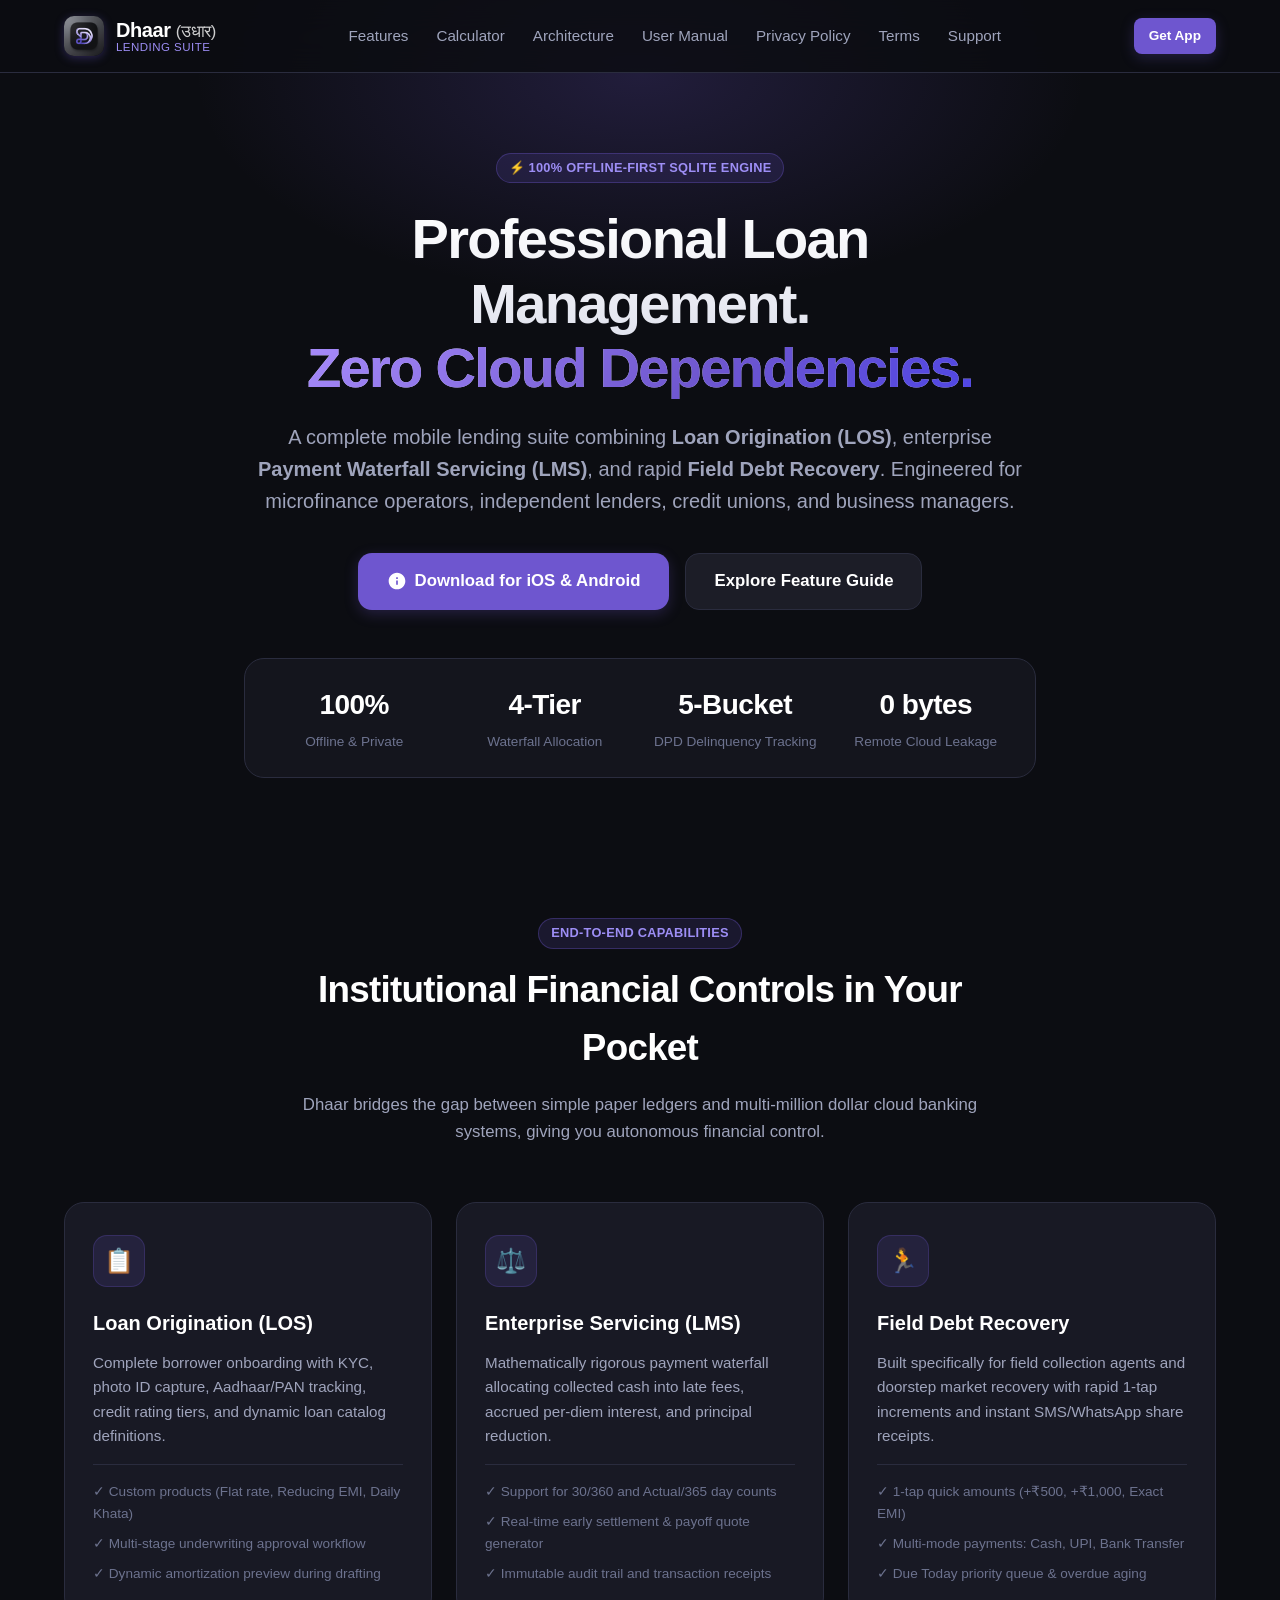
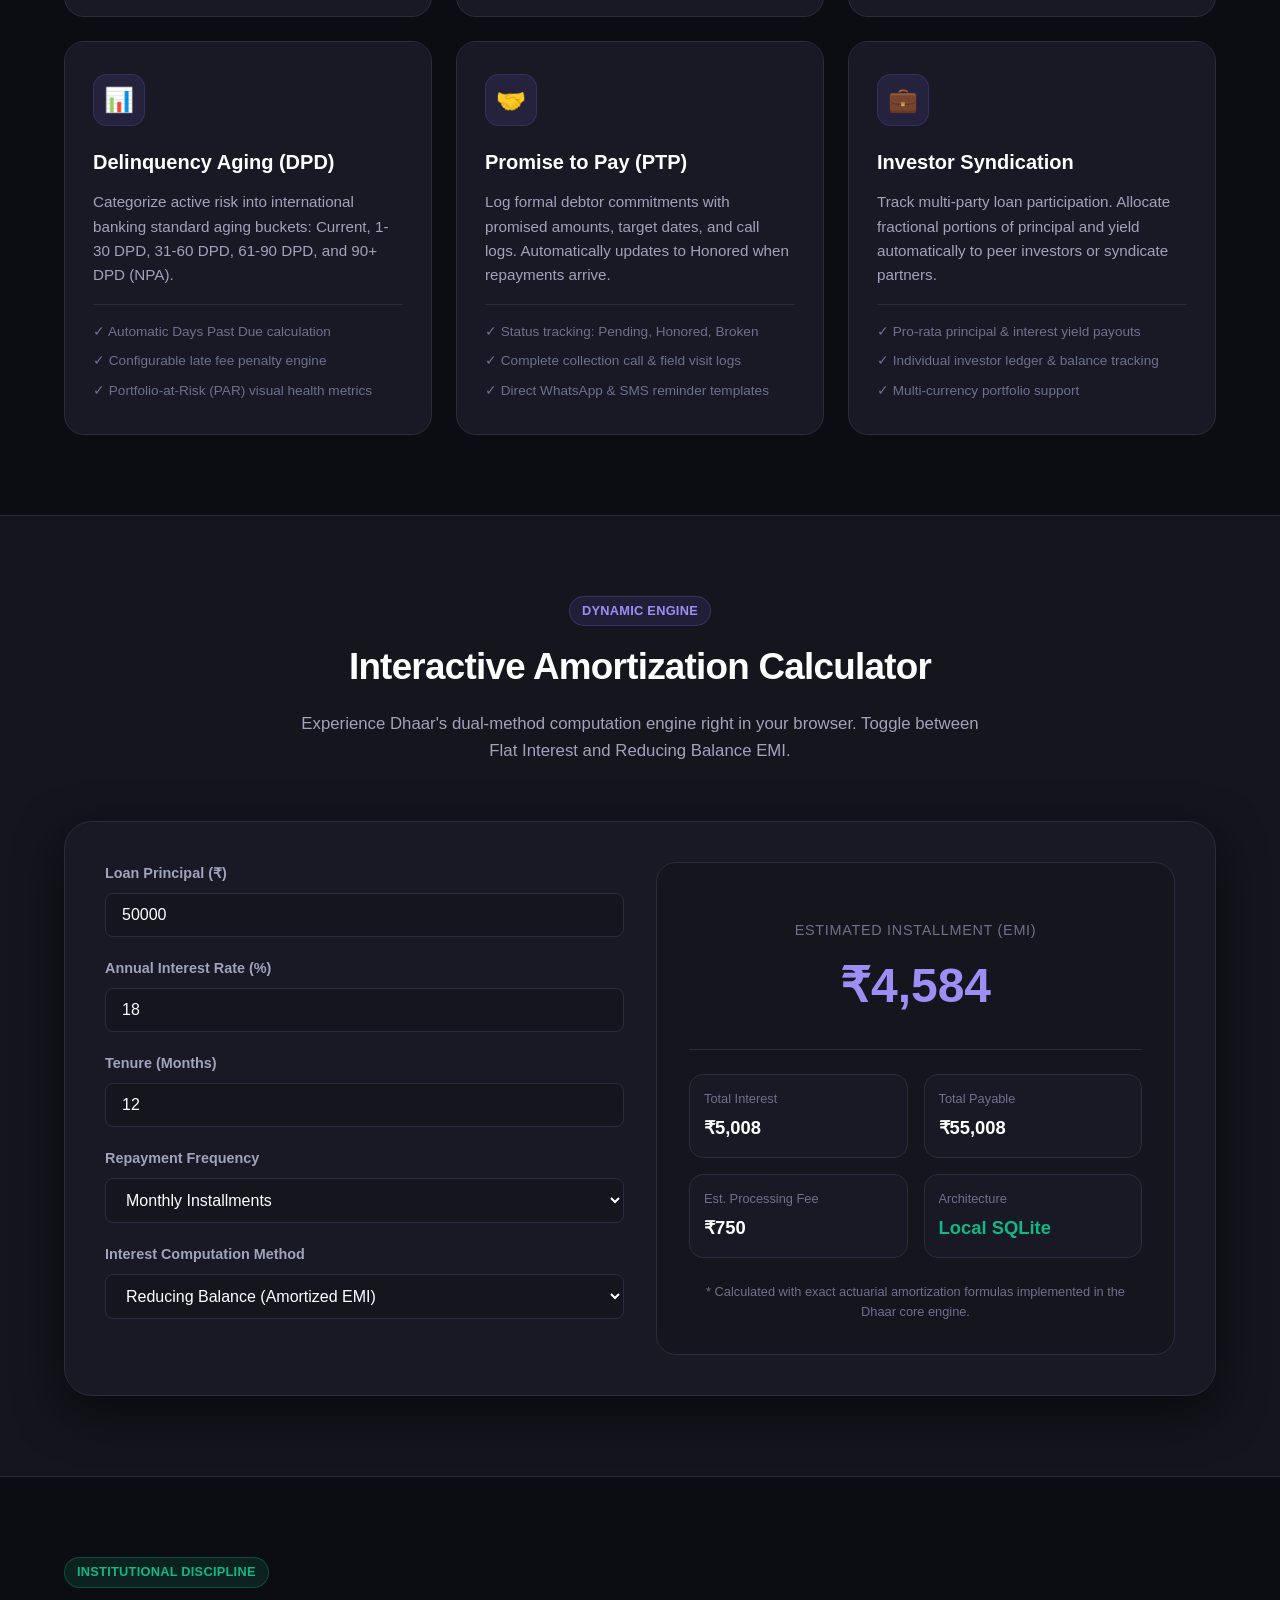
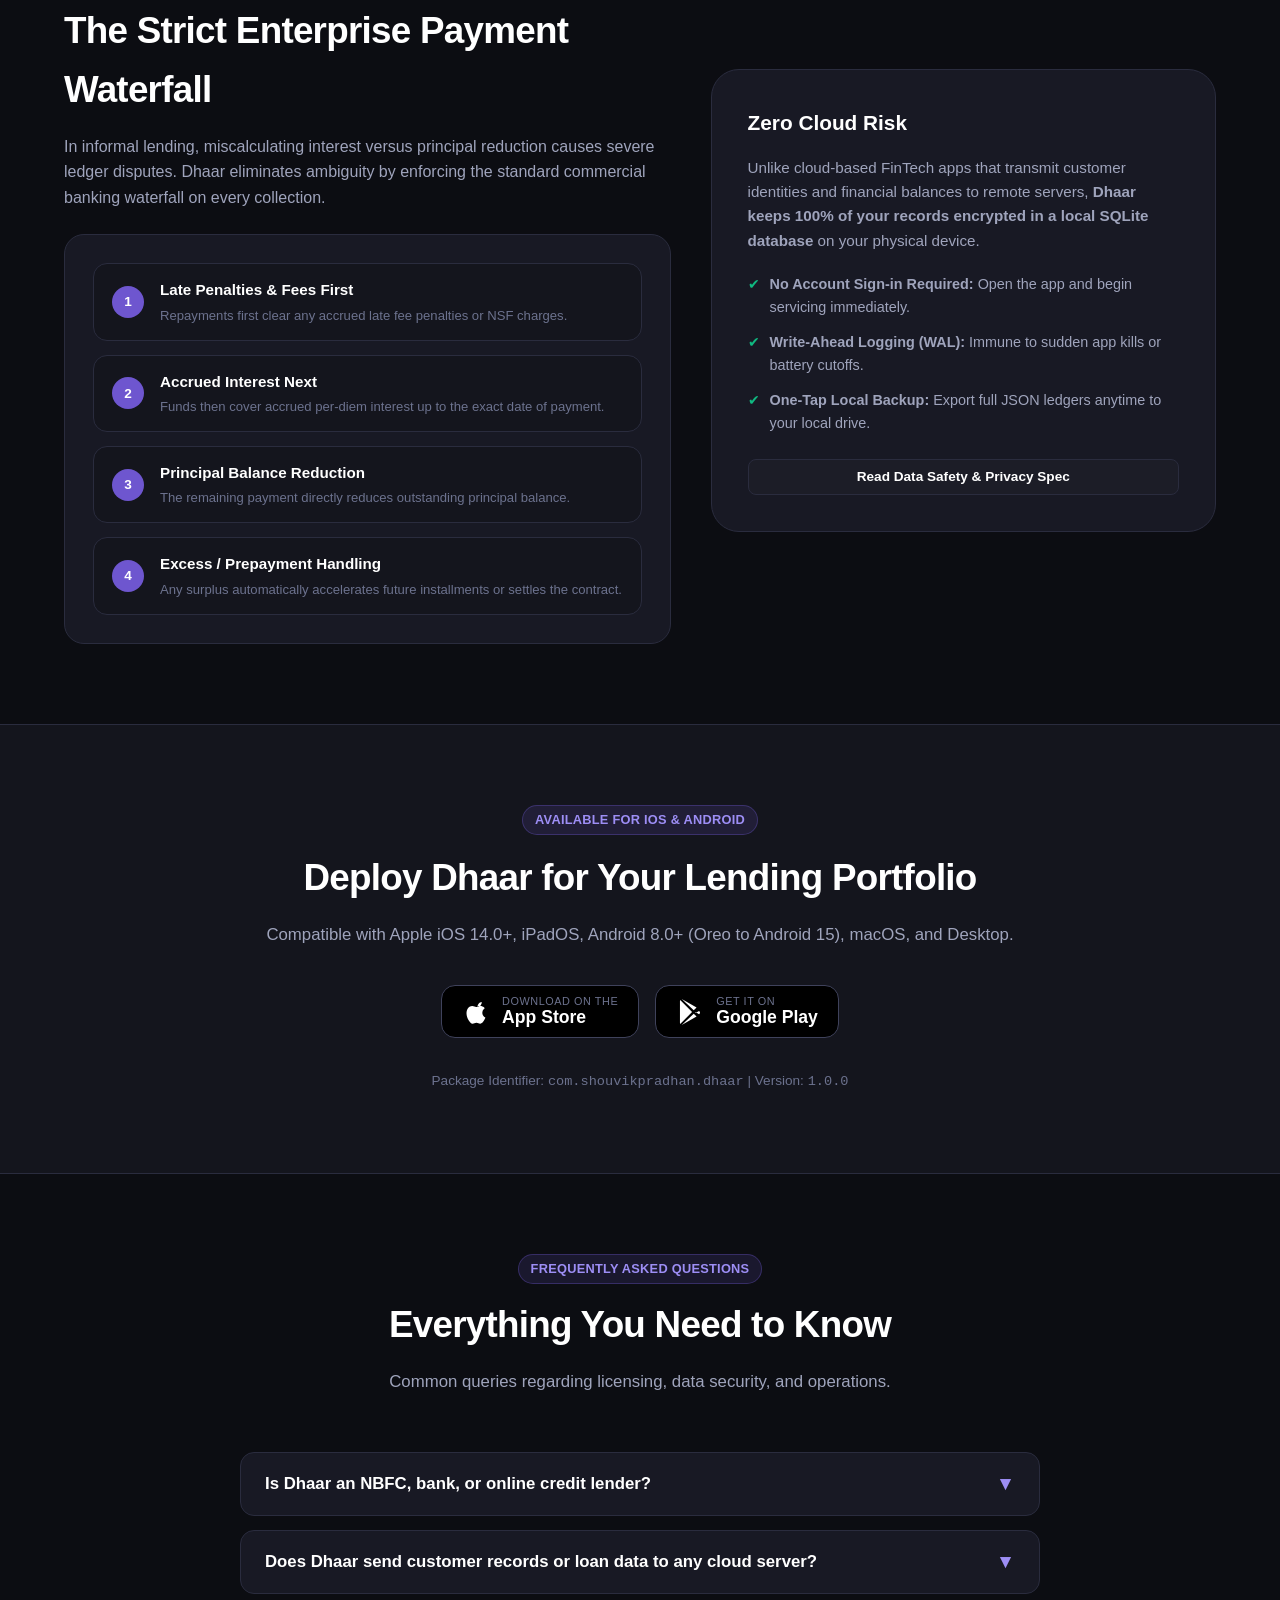
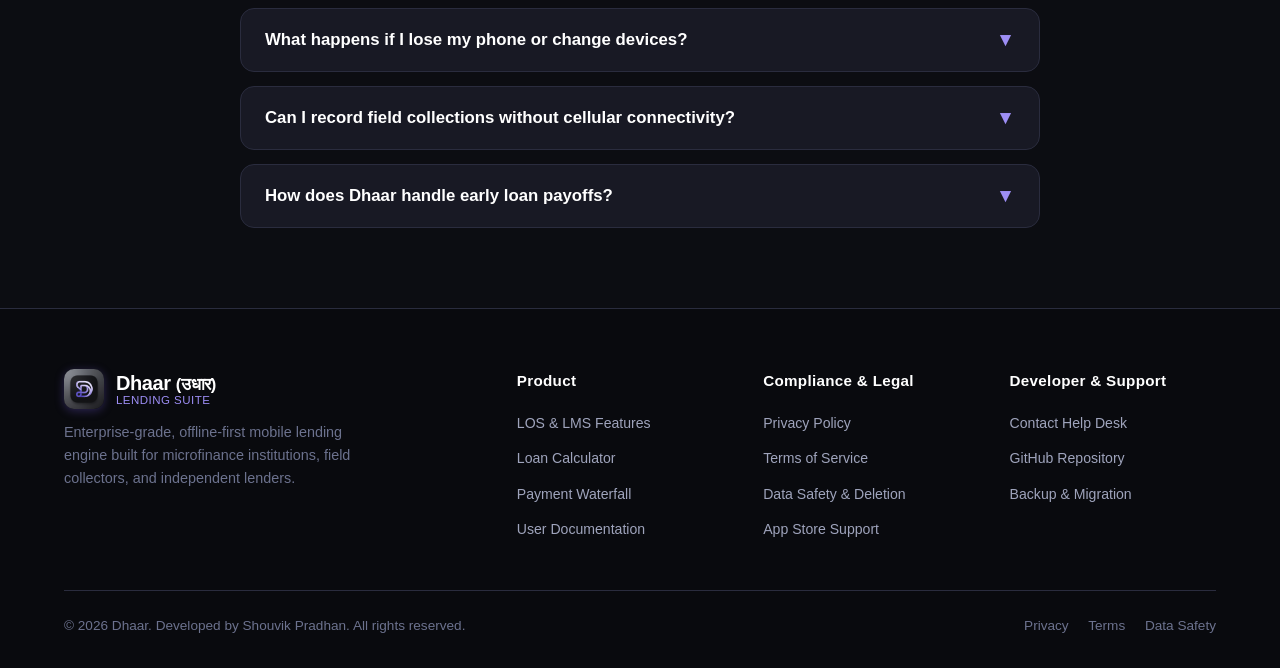
==== index.html @ aacfb6d8 "first commit" ====
<!DOCTYPE html>
<html lang="en">
<head>
  <meta charset="UTF-8">
  <meta name="viewport" content="width=device-width, initial-scale=1.0">
  <title>Dhaar (उधार) — Offline-First Loan Management & Servicing Engine</title>
  <meta name="description" content="Dhaar is an enterprise-grade, 100% offline-first loan origination (LOS), loan servicing (LMS), and debt collection suite for microfinance, lenders, and credit managers.">
  <meta name="keywords" content="loan management app, offline loan servicing, microfinance software, loan origination system, LMS, LOS, debt recovery, loan book, offline SQLite">
  <meta name="author" content="Shouvik Pradhan">
  <meta name="theme-color" content="#0C0D12">

  <!-- OpenGraph / Social -->
  <meta property="og:title" content="Dhaar — Offline-First Loan Management & Servicing Engine">
  <meta property="og:description" content="Complete loan origination, dynamic payment waterfall servicing, and field debt recovery — zero cloud dependence, 100% private.">
  <meta property="og:type" content="website">
  <meta property="og:image" content="assets/icon-512.png">

  <!-- Favicons -->
  <link rel="icon" type="image/png" sizes="32x32" href="assets/favicon-32x32.png">
  <link rel="apple-touch-icon" sizes="180x180" href="assets/apple-touch-icon.png">

  <!-- Stylesheet -->
  <link rel="stylesheet" href="css/style.css">
</head>
<body>
  <div class="ambient-glow"></div>

  <!-- Header -->
  <header class="header">
    <div class="container nav-container">
      <a href="index.html" class="brand">
        <img src="assets/icon.png" alt="Dhaar Logo" class="brand-icon">
        <div class="brand-title">
          <span>Dhaar <small style="font-weight:400; opacity:0.8;">(उधार)</small></span>
          <span class="sub">Lending Suite</span>
        </div>
      </a>

      <nav>
        <ul class="nav-links">
          <li><a href="#features" class="nav-link">Features</a></li>
          <li><a href="#calculator" class="nav-link">Calculator</a></li>
          <li><a href="#architecture" class="nav-link">Architecture</a></li>
          <li><a href="guide.html" class="nav-link">User Manual</a></li>
          <li><a href="privacy.html" class="nav-link">Privacy Policy</a></li>
          <li><a href="terms.html" class="nav-link">Terms</a></li>
          <li><a href="support.html" class="nav-link">Support</a></li>
        </ul>
      </nav>

      <div class="nav-actions">
        <a href="#download" class="btn btn-primary btn-sm">Get App</a>
        <button class="mobile-toggle" aria-label="Toggle Navigation">☰</button>
      </div>
    </div>
  </header>

  <!-- Hero Section -->
  <section class="hero-section">
    <div class="container hero-content">
      <div class="hero-pill">
        <span class="pill pill-violet">⚡ 100% Offline-First SQLite Engine</span>
      </div>

      <h1 class="hero-title">
        Professional Loan Management.<br>
        <span class="gradient-text">Zero Cloud Dependencies.</span>
      </h1>

      <p class="hero-desc">
        A complete mobile lending suite combining <strong>Loan Origination (LOS)</strong>, 
        enterprise <strong>Payment Waterfall Servicing (LMS)</strong>, and rapid <strong>Field Debt Recovery</strong>. 
        Engineered for microfinance operators, independent lenders, credit unions, and business managers.
      </p>

      <div class="hero-cta">
        <a href="#download" class="btn btn-primary btn-lg">
          <svg width="20" height="20" fill="currentColor" viewBox="0 0 24 24"><path d="M12 2C6.48 2 2 6.48 2 12s4.48 10 10 10 10-4.48 10-10S17.52 2 12 2zm-1 14.5v-5h2v5h-2zm0-7v-2h2v2h-2z"/></svg>
          Download for iOS & Android
        </a>
        <a href="guide.html" class="btn btn-secondary btn-lg">Explore Feature Guide</a>
      </div>

      <!-- Quick Metrics -->
      <div class="hero-stats">
        <div class="stat-item">
          <div class="stat-number">100%</div>
          <div class="stat-label">Offline & Private</div>
        </div>
        <div class="stat-item">
          <div class="stat-number">4-Tier</div>
          <div class="stat-label">Waterfall Allocation</div>
        </div>
        <div class="stat-item">
          <div class="stat-number">5-Bucket</div>
          <div class="stat-label">DPD Delinquency Tracking</div>
        </div>
        <div class="stat-item">
          <div class="stat-number">0 bytes</div>
          <div class="stat-label">Remote Cloud Leakage</div>
        </div>
      </div>
    </div>
  </section>

  <!-- Features Section -->
  <section id="features" class="section">
    <div class="container">
      <div class="section-header">
        <span class="pill pill-violet">End-to-End Capabilities</span>
        <h2 class="section-title">Institutional Financial Controls in Your Pocket</h2>
        <p class="section-subtitle">
          Dhaar bridges the gap between simple paper ledgers and multi-million dollar cloud banking systems, 
          giving you autonomous financial control.
        </p>
      </div>

      <div class="features-grid">
        <!-- Feature 1 -->
        <div class="feature-card">
          <div class="feature-icon-box">📋</div>
          <h3 class="feature-title">Loan Origination (LOS)</h3>
          <p class="feature-desc">
            Complete borrower onboarding with KYC, photo ID capture, Aadhaar/PAN tracking, credit rating tiers, and dynamic loan catalog definitions.
          </p>
          <ul class="feature-list">
            <li>✓ Custom products (Flat rate, Reducing EMI, Daily Khata)</li>
            <li>✓ Multi-stage underwriting approval workflow</li>
            <li>✓ Dynamic amortization preview during drafting</li>
          </ul>
        </div>

        <!-- Feature 2 -->
        <div class="feature-card">
          <div class="feature-icon-box">⚖️</div>
          <h3 class="feature-title">Enterprise Servicing (LMS)</h3>
          <p class="feature-desc">
            Mathematically rigorous payment waterfall allocating collected cash into late fees, accrued per-diem interest, and principal reduction.
          </p>
          <ul class="feature-list">
            <li>✓ Support for 30/360 and Actual/365 day counts</li>
            <li>✓ Real-time early settlement & payoff quote generator</li>
            <li>✓ Immutable audit trail and transaction receipts</li>
          </ul>
        </div>

        <!-- Feature 3 -->
        <div class="feature-card">
          <div class="feature-icon-box">🏃</div>
          <h3 class="feature-title">Field Debt Recovery</h3>
          <p class="feature-desc">
            Built specifically for field collection agents and doorstep market recovery with rapid 1-tap increments and instant SMS/WhatsApp share receipts.
          </p>
          <ul class="feature-list">
            <li>✓ 1-tap quick amounts (+₹500, +₹1,000, Exact EMI)</li>
            <li>✓ Multi-mode payments: Cash, UPI, Bank Transfer</li>
            <li>✓ Due Today priority queue & overdue aging</li>
          </ul>
        </div>

        <!-- Feature 4 -->
        <div class="feature-card">
          <div class="feature-icon-box">📊</div>
          <h3 class="feature-title">Delinquency Aging (DPD)</h3>
          <p class="feature-desc">
            Categorize active risk into international banking standard aging buckets: Current, 1-30 DPD, 31-60 DPD, 61-90 DPD, and 90+ DPD (NPA).
          </p>
          <ul class="feature-list">
            <li>✓ Automatic Days Past Due calculation</li>
            <li>✓ Configurable late fee penalty engine</li>
            <li>✓ Portfolio-at-Risk (PAR) visual health metrics</li>
          </ul>
        </div>

        <!-- Feature 5 -->
        <div class="feature-card">
          <div class="feature-icon-box">🤝</div>
          <h3 class="feature-title">Promise to Pay (PTP)</h3>
          <p class="feature-desc">
            Log formal debtor commitments with promised amounts, target dates, and call logs. Automatically updates to Honored when repayments arrive.
          </p>
          <ul class="feature-list">
            <li>✓ Status tracking: Pending, Honored, Broken</li>
            <li>✓ Complete collection call & field visit logs</li>
            <li>✓ Direct WhatsApp & SMS reminder templates</li>
          </ul>
        </div>

        <!-- Feature 6 -->
        <div class="feature-card">
          <div class="feature-icon-box">💼</div>
          <h3 class="feature-title">Investor Syndication</h3>
          <p class="feature-desc">
            Track multi-party loan participation. Allocate fractional portions of principal and yield automatically to peer investors or syndicate partners.
          </p>
          <ul class="feature-list">
            <li>✓ Pro-rata principal & interest yield payouts</li>
            <li>✓ Individual investor ledger & balance tracking</li>
            <li>✓ Multi-currency portfolio support</li>
          </ul>
        </div>
      </div>
    </div>
  </section>

  <!-- Interactive Calculator Section -->
  <section id="calculator" class="section section-alt">
    <div class="container">
      <div class="section-header">
        <span class="pill pill-violet">Dynamic Engine</span>
        <h2 class="section-title">Interactive Amortization Calculator</h2>
        <p class="section-subtitle">
          Experience Dhaar's dual-method computation engine right in your browser. 
          Toggle between Flat Interest and Reducing Balance EMI.
        </p>
      </div>

      <div class="calc-container">
        <!-- Form -->
        <div class="calc-form">
          <div class="form-group">
            <label class="form-label" for="calc-amount">Loan Principal (₹)</label>
            <input type="number" id="calc-amount" class="form-input" value="50000" step="5000" min="1000">
          </div>

          <div class="form-group">
            <label class="form-label" for="calc-rate">Annual Interest Rate (%)</label>
            <input type="number" id="calc-rate" class="form-input" value="18" step="0.5" min="1" max="100">
          </div>

          <div class="form-group">
            <label class="form-label" for="calc-tenure">Tenure (Months)</label>
            <input type="number" id="calc-tenure" class="form-input" value="12" min="1" max="120">
          </div>

          <div class="form-group">
            <label class="form-label" for="calc-frequency">Repayment Frequency</label>
            <select id="calc-frequency" class="form-select">
              <option value="monthly" selected>Monthly Installments</option>
              <option value="weekly">Weekly Installments</option>
              <option value="daily">Daily Installments (Khata)</option>
            </select>
          </div>

          <div class="form-group">
            <label class="form-label" for="calc-type">Interest Computation Method</label>
            <select id="calc-type" class="form-select">
              <option value="reducing" selected>Reducing Balance (Amortized EMI)</option>
              <option value="flat">Flat Interest Rate</option>
            </select>
          </div>
        </div>

        <!-- Result Box -->
        <div class="calc-result-box">
          <div class="calc-highlight">
            <div class="calc-highlight-title">Estimated Installment (EMI)</div>
            <div class="calc-highlight-value" id="res-emi">₹4,584</div>
          </div>

          <div class="calc-breakdown">
            <div class="breakdown-item">
              <div class="breakdown-label">Total Interest</div>
              <div class="breakdown-val" id="res-interest">₹5,008</div>
            </div>
            <div class="breakdown-item">
              <div class="breakdown-label">Total Payable</div>
              <div class="breakdown-val" id="res-total">₹55,008</div>
            </div>
            <div class="breakdown-item">
              <div class="breakdown-label">Est. Processing Fee</div>
              <div class="breakdown-val" id="res-fee">₹750</div>
            </div>
            <div class="breakdown-item">
              <div class="breakdown-label">Architecture</div>
              <div class="breakdown-val" style="color:var(--status-green);">Local SQLite</div>
            </div>
          </div>

          <div style="font-size:0.8rem; color:var(--text-muted); text-align:center;">
            * Calculated with exact actuarial amortization formulas implemented in the Dhaar core engine.
          </div>
        </div>
      </div>
    </div>
  </section>

  <!-- Waterfall Architecture Showcase -->
  <section id="architecture" class="section">
    <div class="container">
      <div class="arch-grid">
        <div>
          <span class="pill pill-green">Institutional Discipline</span>
          <h2 class="section-title" style="margin-top:14px;">The Strict Enterprise Payment Waterfall</h2>
          <p style="color:var(--text-secondary); margin-bottom:24px;">
            In informal lending, miscalculating interest versus principal reduction causes severe ledger disputes. 
            Dhaar eliminates ambiguity by enforcing the standard commercial banking waterfall on every collection.
          </p>

          <div class="waterfall-flow">
            <div class="waterfall-step">
              <div class="step-num">1</div>
              <div class="step-content">
                <h4>Late Penalties & Fees First</h4>
                <p>Repayments first clear any accrued late fee penalties or NSF charges.</p>
              </div>
            </div>

            <div class="waterfall-step">
              <div class="step-num">2</div>
              <div class="step-content">
                <h4>Accrued Interest Next</h4>
                <p>Funds then cover accrued per-diem interest up to the exact date of payment.</p>
              </div>
            </div>

            <div class="waterfall-step">
              <div class="step-num">3</div>
              <div class="step-content">
                <h4>Principal Balance Reduction</h4>
                <p>The remaining payment directly reduces outstanding principal balance.</p>
              </div>
            </div>

            <div class="waterfall-step">
              <div class="step-num">4</div>
              <div class="step-content">
                <h4>Excess / Prepayment Handling</h4>
                <p>Any surplus automatically accelerates future installments or settles the contract.</p>
              </div>
            </div>
          </div>
        </div>

        <div style="background:var(--bg-card); border:1px solid var(--border-subtle); border-radius:var(--radius-xl); padding:36px;">
          <h3 style="font-size:1.3rem; margin-bottom:16px;">Zero Cloud Risk</h3>
          <p style="color:var(--text-secondary); font-size:0.95rem; margin-bottom:20px;">
            Unlike cloud-based FinTech apps that transmit customer identities and financial balances to remote servers, 
            <strong>Dhaar keeps 100% of your records encrypted in a local SQLite database</strong> on your physical device.
          </p>
          <ul style="list-style:none; display:flex; flex-direction:column; gap:12px; margin-bottom:24px;">
            <li style="display:flex; gap:10px; font-size:0.9rem; color:var(--text-secondary);">
              <span style="color:var(--status-green);">✔</span>
              <span><strong>No Account Sign-in Required:</strong> Open the app and begin servicing immediately.</span>
            </li>
            <li style="display:flex; gap:10px; font-size:0.9rem; color:var(--text-secondary);">
              <span style="color:var(--status-green);">✔</span>
              <span><strong>Write-Ahead Logging (WAL):</strong> Immune to sudden app kills or battery cutoffs.</span>
            </li>
            <li style="display:flex; gap:10px; font-size:0.9rem; color:var(--text-secondary);">
              <span style="color:var(--status-green);">✔</span>
              <span><strong>One-Tap Local Backup:</strong> Export full JSON ledgers anytime to your local drive.</span>
            </li>
          </ul>

          <div style="text-align:center;">
            <a href="data-safety.html" class="btn btn-secondary btn-sm" style="width:100%;">Read Data Safety & Privacy Spec</a>
          </div>
        </div>
      </div>
    </div>
  </section>

  <!-- Download & Compliance Links -->
  <section id="download" class="section section-alt">
    <div class="container" style="text-align:center;">
      <span class="pill pill-violet">Available for iOS & Android</span>
      <h2 class="section-title" style="margin-top:14px;">Deploy Dhaar for Your Lending Portfolio</h2>
      <p class="section-subtitle" style="margin-bottom:36px;">
        Compatible with Apple iOS 14.0+, iPadOS, Android 8.0+ (Oreo to Android 15), macOS, and Desktop.
      </p>

      <div class="store-badges">
        <!-- App Store Badge -->
        <a href="https://apps.apple.com" target="_blank" rel="noopener noreferrer" class="store-badge">
          <svg viewBox="0 0 24 24" fill="currentColor">
            <path d="M18.71 19.5c-.83 1.24-1.71 2.45-3.05 2.47-1.34.03-1.77-.79-3.29-.79-1.53 0-2 .77-3.27.82-1.31.05-2.3-1.32-3.14-2.53C4.25 17 2.94 12.45 4.7 9.39c.87-1.52 2.43-2.48 4.12-2.51 1.28-.02 2.5.87 3.29.87.78 0 2.26-1.07 3.81-.91.65.03 2.47.26 3.64 1.98-.09.06-2.17 1.28-2.15 3.81.03 3.02 2.65 4.03 2.68 4.04-.03.07-.42 1.44-1.38 2.83M15.97 6.37c.62-.75 1.04-1.8 0.92-2.85-.9.04-1.99.6-2.64 1.35-.58.66-1.09 1.73-.95 2.76 1.01.08 2.05-.51 2.67-1.26z"/>
          </svg>
          <div class="store-badge-text">
            <span class="store-badge-sub">Download on the</span>
            <span class="store-badge-main">App Store</span>
          </div>
        </a>

        <!-- Google Play Badge -->
        <a href="https://play.google.com" target="_blank" rel="noopener noreferrer" class="store-badge">
          <svg viewBox="0 0 24 24" fill="currentColor">
            <path d="M3.609 1.814L13.792 12 3.61 22.186a2.023 2.023 0 0 1-.22-.924V2.738c0-.336.08-.654.22-.924zM15.207 13.414l2.42 2.42-12.723 7.348 10.303-9.768zm0-2.828L4.904.818 17.627 8.166l-2.42 2.42zm1.414 1.414l3.167 1.83a1.597 1.597 0 0 0 0-2.768l-3.167 1.83z"/>
          </svg>
          <div class="store-badge-text">
            <span class="store-badge-sub">Get it on</span>
            <span class="store-badge-main">Google Play</span>
          </div>
        </a>
      </div>

      <div style="margin-top:32px; font-size:0.85rem; color:var(--text-muted);">
        Package Identifier: <code>com.shouvikpradhan.dhaar</code> | Version: <code>1.0.0</code>
      </div>
    </div>
  </section>

  <!-- FAQ Section -->
  <section class="section">
    <div class="container">
      <div class="section-header">
        <span class="pill pill-violet">Frequently Asked Questions</span>
        <h2 class="section-title">Everything You Need to Know</h2>
        <p class="section-subtitle">Common queries regarding licensing, data security, and operations.</p>
      </div>

      <div class="faq-list">
        <div class="faq-item">
          <button class="faq-question">
            <span>Is Dhaar an NBFC, bank, or online credit lender?</span>
            <span class="arrow">▼</span>
          </button>
          <div class="faq-answer">
            <p>
              <strong>No. Dhaar is strictly a financial calculation, record-keeping, and loan portfolio servicing software utility.</strong> 
              Dhaar does not provide financing, loans, credit brokerage, or fund disbursement. All credit underwriting decisions, funding, and agreements are negotiated independently by you in compliance with your local state and national laws.
            </p>
          </div>
        </div>

        <div class="faq-item">
          <button class="faq-question">
            <span>Does Dhaar send customer records or loan data to any cloud server?</span>
            <span class="arrow">▼</span>
          </button>
          <div class="faq-answer">
            <p>
              No. Dhaar adheres to a strict <strong>zero cloud tracking policy</strong>. 100% of your borrower profiles, government identity cards, repayment transactions, and financial metrics are saved locally in your device's isolated SQLite sandbox. No remote server has access to your records.
            </p>
          </div>
        </div>

        <div class="faq-item">
          <button class="faq-question">
            <span>What happens if I lose my phone or change devices?</span>
            <span class="arrow">▼</span>
          </button>
          <div class="faq-answer">
            <p>
              In Dhaar's Settings screen, you can use the <strong>Export Portfolio Backup</strong> feature to generate a portable JSON backup file. You can save this file securely to your private iCloud, Google Drive, or physical storage. You can restore your entire portfolio on any other device instantly.
            </p>
          </div>
        </div>

        <div class="faq-item">
          <button class="faq-question">
            <span>Can I record field collections without cellular connectivity?</span>
            <span class="arrow">▼</span>
          </button>
          <div class="faq-answer">
            <p>
              Yes! Dhaar is engineered for offline reliability. Field agents can collect payments in remote villages, basements, or outdoor markets with zero network bars. When connected, receipts can be shared via WhatsApp, SMS, or printer with one tap.
            </p>
          </div>
        </div>

        <div class="faq-item">
          <button class="faq-question">
            <span>How does Dhaar handle early loan payoffs?</span>
            <span class="arrow">▼</span>
          </button>
          <div class="faq-answer">
            <p>
              Dhaar includes an automated <strong>Payoff Quote Generator</strong> that computes the exact principal balance, accrued per-diem interest up to the exact payment date, unpaid fees, and prepayments to give an unambiguous settlement figure.
            </p>
          </div>
        </div>
      </div>
    </div>
  </section>

  <!-- Footer -->
  <footer class="footer">
    <div class="container">
      <div class="footer-grid">
        <div class="footer-brand">
          <a href="index.html" class="brand" style="margin-bottom:12px;">
            <img src="assets/icon.png" alt="Dhaar Icon" class="brand-icon">
            <div class="brand-title">
              <span>Dhaar <small>(उधार)</small></span>
              <span class="sub">Lending Suite</span>
            </div>
          </a>
          <p>
            Enterprise-grade, offline-first mobile lending engine built for microfinance institutions, field collectors, and independent lenders.
          </p>
        </div>

        <div class="footer-col">
          <h4>Product</h4>
          <ul>
            <li><a href="#features">LOS & LMS Features</a></li>
            <li><a href="#calculator">Loan Calculator</a></li>
            <li><a href="#architecture">Payment Waterfall</a></li>
            <li><a href="guide.html">User Documentation</a></li>
          </ul>
        </div>

        <div class="footer-col">
          <h4>Compliance & Legal</h4>
          <ul>
            <li><a href="privacy.html">Privacy Policy</a></li>
            <li><a href="terms.html">Terms of Service</a></li>
            <li><a href="data-safety.html">Data Safety & Deletion</a></li>
            <li><a href="support.html">App Store Support</a></li>
          </ul>
        </div>

        <div class="footer-col">
          <h4>Developer & Support</h4>
          <ul>
            <li><a href="support.html">Contact Help Desk</a></li>
            <li><a href="https://github.com/shouvikpradhan/dhaar" target="_blank" rel="noopener noreferrer">GitHub Repository</a></li>
            <li><a href="guide.html#backup">Backup & Migration</a></li>
          </ul>
        </div>
      </div>

      <div class="footer-bottom">
        <div>
          © 2026 Dhaar. Developed by Shouvik Pradhan. All rights reserved.
        </div>
        <div>
          <a href="privacy.html" style="color:var(--text-muted); text-decoration:none; margin-right:16px;">Privacy</a>
          <a href="terms.html" style="color:var(--text-muted); text-decoration:none; margin-right:16px;">Terms</a>
          <a href="data-safety.html" style="color:var(--text-muted); text-decoration:none;">Data Safety</a>
        </div>
      </div>
    </div>
  </footer>

  <script src="js/main.js"></script>
</body>
</html>
---- css/style.css ----
/* ==========================================================================
   Dhaar - Official Website & Legal Documentation
   Design System: Obsidian Charcoal (#18181B) & Periwinkle Violet (#6E56CF)
   ========================================================================== */

:root {
  --bg-canvas: #0C0D12;
  --bg-surface: #14151D;
  --bg-surface-elevated: #1C1D27;
  --bg-card: #181924;
  --bg-subtle: #232533;
  --border-subtle: #2A2C3E;
  --border-highlight: #3F425B;
  
  --text-main: #FFFFFF;
  --text-secondary: #9FA4BC;
  --text-muted: #6C728E;
  
  --brand-violet: #6E56CF;
  --brand-violet-hover: #7F68E3;
  --brand-violet-light: #9D8EF5;
  --brand-violet-glow: rgba(110, 86, 207, 0.25);
  --brand-lavender: #EDE9FE;
  
  --status-green: #10B981;
  --status-green-bg: rgba(16, 185, 129, 0.12);
  --status-green-border: rgba(16, 185, 129, 0.28);
  
  --status-amber: #F59E0B;
  --status-amber-bg: rgba(245, 158, 11, 0.12);
  --status-amber-border: rgba(245, 158, 11, 0.28);
  
  --status-red: #EF4444;
  --status-red-bg: rgba(239, 68, 68, 0.12);
  --status-red-border: rgba(239, 68, 68, 0.28);

  --status-blue: #3B82F6;
  --status-blue-bg: rgba(59, 130, 246, 0.12);

  --font-family: -apple-system, BlinkMacSystemFont, "Segoe UI", Roboto, "Inter", "Outfit", Helvetica, Arial, sans-serif;
  --font-mono: ui-monospace, SFMono-Regular, Menlo, Monaco, Consolas, "Liberation Mono", "Courier New", monospace;
  
  --radius-sm: 8px;
  --radius-md: 14px;
  --radius-lg: 20px;
  --radius-xl: 28px;
  --radius-full: 9999px;

  --shadow-sm: 0 2px 8px rgba(0, 0, 0, 0.35);
  --shadow-md: 0 8px 24px rgba(0, 0, 0, 0.45);
  --shadow-lg: 0 16px 48px rgba(0, 0, 0, 0.55);
  --shadow-glow: 0 0 35px var(--brand-violet-glow);

  --transition-fast: 160ms cubic-bezier(0.4, 0, 0.2, 1);
  --transition-normal: 240ms cubic-bezier(0.4, 0, 0.2, 1);
  --container-max: 1200px;
}

/* Light Mode / Reader overrides for Legal documents when desired, default is sleek dark */
*, *::before, *::after {
  box-sizing: border-box;
  margin: 0;
  padding: 0;
}

html {
  font-family: var(--font-family);
  background-color: var(--bg-canvas);
  color: var(--text-main);
  scroll-behavior: smooth;
  -webkit-font-smoothing: antialiased;
  -moz-osx-font-smoothing: grayscale;
}

body {
  min-height: 100vh;
  display: flex;
  flex-direction: column;
  overflow-x: hidden;
  line-height: 1.6;
}

/* Ambient Background Glow */
.ambient-glow {
  position: absolute;
  top: -150px;
  left: 50%;
  transform: translateX(-50%);
  width: 900px;
  height: 450px;
  background: radial-gradient(ellipse at center, rgba(110, 86, 207, 0.22) 0%, rgba(12, 13, 18, 0) 70%);
  pointer-events: none;
  z-index: 0;
}

/* Layout Container */
.container {
  width: 100%;
  max-width: var(--container-max);
  margin-left: auto;
  margin-right: auto;
  padding-left: 24px;
  padding-right: 24px;
  position: relative;
  z-index: 1;
}

/* Header & Navigation */
.header {
  position: sticky;
  top: 0;
  z-index: 100;
  backdrop-filter: blur(16px);
  -webkit-backdrop-filter: blur(16px);
  background: rgba(12, 13, 18, 0.82);
  border-bottom: 1px solid var(--border-subtle);
  transition: all var(--transition-normal);
}

.nav-container {
  display: flex;
  align-items: center;
  justify-content: space-between;
  height: 72px;
}

.brand {
  display: flex;
  align-items: center;
  gap: 12px;
  text-decoration: none;
  color: var(--text-main);
  font-weight: 700;
  font-size: 1.25rem;
  letter-spacing: -0.02em;
}

.brand-icon {
  width: 40px;
  height: 40px;
  border-radius: 10px;
  object-fit: cover;
  box-shadow: 0 2px 10px rgba(110, 86, 207, 0.35);
}

.brand-title {
  display: flex;
  flex-direction: column;
  line-height: 1.1;
}

.brand-title span.sub {
  font-size: 0.72rem;
  font-weight: 500;
  color: var(--brand-violet-light);
  letter-spacing: 0.04em;
  text-transform: uppercase;
}

.nav-links {
  display: flex;
  align-items: center;
  gap: 28px;
  list-style: none;
}

.nav-link {
  color: var(--text-secondary);
  text-decoration: none;
  font-size: 0.95rem;
  font-weight: 500;
  transition: color var(--transition-fast);
}

.nav-link:hover,
.nav-link.active {
  color: var(--text-main);
}

.nav-actions {
  display: flex;
  align-items: center;
  gap: 16px;
}

.mobile-toggle {
  display: none;
  background: none;
  border: none;
  color: var(--text-main);
  font-size: 1.5rem;
  cursor: pointer;
  padding: 8px;
}

/* Buttons */
.btn {
  display: inline-flex;
  align-items: center;
  justify-content: center;
  gap: 8px;
  padding: 10px 20px;
  border-radius: var(--radius-md);
  font-size: 0.95rem;
  font-weight: 600;
  text-decoration: none;
  cursor: pointer;
  transition: all var(--transition-fast);
  border: 1px solid transparent;
}

.btn-primary {
  background: var(--brand-violet);
  color: #FFFFFF;
  box-shadow: 0 4px 14px var(--brand-violet-glow);
}

.btn-primary:hover {
  background: var(--brand-violet-hover);
  transform: translateY(-1px);
  box-shadow: 0 6px 20px rgba(110, 86, 207, 0.4);
}

.btn-secondary {
  background: var(--bg-surface-elevated);
  color: var(--text-main);
  border-color: var(--border-subtle);
}

.btn-secondary:hover {
  background: var(--bg-subtle);
  border-color: var(--border-highlight);
  transform: translateY(-1px);
}

.btn-sm {
  padding: 6px 14px;
  font-size: 0.85rem;
  border-radius: var(--radius-sm);
}

.btn-lg {
  padding: 14px 28px;
  font-size: 1.05rem;
  border-radius: var(--radius-md);
}

/* Badges & Pills */
.pill {
  display: inline-flex;
  align-items: center;
  gap: 6px;
  padding: 4px 12px;
  border-radius: var(--radius-full);
  font-size: 0.8rem;
  font-weight: 600;
  letter-spacing: 0.02em;
  text-transform: uppercase;
}

.pill-violet {
  background: rgba(110, 86, 207, 0.15);
  color: var(--brand-violet-light);
  border: 1px solid rgba(110, 86, 207, 0.35);
}

.pill-green {
  background: var(--status-green-bg);
  color: var(--status-green);
  border: 1px solid var(--status-green-border);
}

.pill-amber {
  background: var(--status-amber-bg);
  color: var(--status-amber);
  border: 1px solid var(--status-amber-border);
}

/* Hero Section */
.hero-section {
  padding: 80px 0 60px;
  text-align: center;
  position: relative;
}

.hero-content {
  max-width: 840px;
  margin: 0 auto;
}

.hero-pill {
  margin-bottom: 24px;
}

.hero-title {
  font-size: 3.5rem;
  font-weight: 800;
  line-height: 1.15;
  letter-spacing: -0.03em;
  margin-bottom: 20px;
  background: linear-gradient(180deg, #FFFFFF 0%, #D2D5E5 100%);
  -webkit-background-clip: text;
  -webkit-text-fill-color: transparent;
}

.hero-title .gradient-text {
  background: linear-gradient(135deg, #A78BFA 0%, #6E56CF 60%, #4F46E5 100%);
  -webkit-background-clip: text;
  -webkit-text-fill-color: transparent;
}

.hero-desc {
  font-size: 1.25rem;
  color: var(--text-secondary);
  line-height: 1.6;
  margin-bottom: 36px;
}

.hero-cta {
  display: flex;
  align-items: center;
  justify-content: center;
  gap: 16px;
  flex-wrap: wrap;
  margin-bottom: 48px;
}

.hero-stats {
  display: grid;
  grid-template-columns: repeat(4, 1fr);
  gap: 20px;
  margin-top: 40px;
  padding: 24px;
  background: var(--bg-surface);
  border: 1px solid var(--border-subtle);
  border-radius: var(--radius-lg);
}

.stat-item {
  display: flex;
  flex-direction: column;
  align-items: center;
  text-align: center;
}

.stat-number {
  font-size: 1.75rem;
  font-weight: 700;
  color: var(--text-main);
  letter-spacing: -0.02em;
}

.stat-label {
  font-size: 0.85rem;
  color: var(--text-muted);
  margin-top: 4px;
}

/* Feature Grid */
.section {
  padding: 80px 0;
}

.section-alt {
  background: var(--bg-surface);
  border-top: 1px solid var(--border-subtle);
  border-bottom: 1px solid var(--border-subtle);
}

.section-header {
  text-align: center;
  max-width: 680px;
  margin: 0 auto 56px;
}

.section-title {
  font-size: 2.3rem;
  font-weight: 800;
  letter-spacing: -0.02em;
  margin-top: 12px;
  margin-bottom: 14px;
}

.section-subtitle {
  color: var(--text-secondary);
  font-size: 1.05rem;
}

.features-grid {
  display: grid;
  grid-template-columns: repeat(3, 1fr);
  gap: 24px;
}

.feature-card {
  background: var(--bg-card);
  border: 1px solid var(--border-subtle);
  border-radius: var(--radius-lg);
  padding: 32px 28px;
  transition: all var(--transition-normal);
  display: flex;
  flex-direction: column;
  position: relative;
  overflow: hidden;
}

.feature-card::before {
  content: "";
  position: absolute;
  top: 0;
  left: 0;
  right: 0;
  height: 2px;
  background: transparent;
  transition: background var(--transition-normal);
}

.feature-card:hover {
  transform: translateY(-4px);
  border-color: var(--border-highlight);
  box-shadow: var(--shadow-md);
}

.feature-card:hover::before {
  background: linear-gradient(90deg, var(--brand-violet), var(--brand-violet-light));
}

.feature-icon-box {
  width: 52px;
  height: 52px;
  border-radius: var(--radius-md);
  background: rgba(110, 86, 207, 0.15);
  color: var(--brand-violet-light);
  display: flex;
  align-items: center;
  justify-content: center;
  font-size: 1.5rem;
  margin-bottom: 20px;
  border: 1px solid rgba(110, 86, 207, 0.25);
}

.feature-title {
  font-size: 1.25rem;
  font-weight: 700;
  margin-bottom: 12px;
}

.feature-desc {
  color: var(--text-secondary);
  font-size: 0.95rem;
  line-height: 1.6;
  margin-bottom: 16px;
}

.feature-list {
  list-style: none;
  margin-top: auto;
  padding-top: 16px;
  border-top: 1px solid var(--border-subtle);
  display: flex;
  flex-direction: column;
  gap: 8px;
}

.feature-list li {
  display: flex;
  align-items: center;
  gap: 8px;
  color: var(--text-muted);
  font-size: 0.85rem;
}

.feature-list li svg {
  color: var(--status-green);
  flex-shrink: 0;
}

/* Interactive Calculator */
.calc-container {
  display: grid;
  grid-template-columns: 1fr 1fr;
  gap: 32px;
  background: var(--bg-card);
  border: 1px solid var(--border-subtle);
  border-radius: var(--radius-xl);
  padding: 40px;
  box-shadow: var(--shadow-lg);
}

.calc-form {
  display: flex;
  flex-direction: column;
  gap: 20px;
}

.form-group {
  display: flex;
  flex-direction: column;
  gap: 8px;
}

.form-label {
  font-size: 0.9rem;
  font-weight: 600;
  color: var(--text-secondary);
  display: flex;
  justify-content: space-between;
}

.form-input, .form-select {
  background: var(--bg-surface);
  border: 1px solid var(--border-subtle);
  border-radius: var(--radius-sm);
  color: var(--text-main);
  padding: 12px 16px;
  font-size: 1rem;
  font-family: inherit;
  transition: border-color var(--transition-fast);
}

.form-input:focus, .form-select:focus {
  outline: none;
  border-color: var(--brand-violet);
  box-shadow: 0 0 0 3px rgba(110, 86, 207, 0.2);
}

.calc-result-box {
  background: var(--bg-surface);
  border: 1px solid var(--border-subtle);
  border-radius: var(--radius-lg);
  padding: 32px;
  display: flex;
  flex-direction: column;
  justify-content: space-between;
}

.calc-highlight {
  text-align: center;
  padding: 24px 0;
  border-bottom: 1px solid var(--border-subtle);
}

.calc-highlight-title {
  font-size: 0.9rem;
  color: var(--text-muted);
  text-transform: uppercase;
  letter-spacing: 0.05em;
}

.calc-highlight-value {
  font-size: 3rem;
  font-weight: 800;
  color: var(--brand-violet-light);
  margin-top: 6px;
}

.calc-breakdown {
  display: grid;
  grid-template-columns: 1fr 1fr;
  gap: 16px;
  margin: 24px 0;
}

.breakdown-item {
  background: var(--bg-card);
  padding: 14px;
  border-radius: var(--radius-md);
  border: 1px solid var(--border-subtle);
}

.breakdown-label {
  font-size: 0.8rem;
  color: var(--text-muted);
}

.breakdown-val {
  font-size: 1.15rem;
  font-weight: 700;
  margin-top: 4px;
  color: var(--text-main);
}

/* Architecture Showcase */
.arch-grid {
  display: grid;
  grid-template-columns: 1.2fr 1fr;
  gap: 40px;
  align-items: center;
}

.waterfall-flow {
  display: flex;
  flex-direction: column;
  gap: 14px;
  background: var(--bg-card);
  border: 1px solid var(--border-subtle);
  border-radius: var(--radius-lg);
  padding: 28px;
}

.waterfall-step {
  display: flex;
  align-items: center;
  gap: 16px;
  padding: 14px 18px;
  border-radius: var(--radius-md);
  background: var(--bg-surface);
  border: 1px solid var(--border-subtle);
}

.step-num {
  width: 32px;
  height: 32px;
  border-radius: var(--radius-full);
  background: var(--brand-violet);
  color: #fff;
  display: flex;
  align-items: center;
  justify-content: center;
  font-weight: 700;
  font-size: 0.85rem;
  flex-shrink: 0;
}

.step-content h4 {
  font-size: 0.95rem;
  font-weight: 600;
  margin-bottom: 2px;
}

.step-content p {
  font-size: 0.82rem;
  color: var(--text-muted);
}

/* Store Badges */
.store-badges {
  display: flex;
  gap: 16px;
  justify-content: center;
  flex-wrap: wrap;
}

.store-badge {
  display: inline-flex;
  align-items: center;
  gap: 12px;
  padding: 10px 20px;
  border-radius: var(--radius-md);
  background: #000;
  color: #fff;
  text-decoration: none;
  border: 1px solid var(--border-highlight);
  transition: transform var(--transition-fast), border-color var(--transition-fast);
}

.store-badge:hover {
  transform: translateY(-2px);
  border-color: var(--brand-violet);
}

.store-badge svg {
  width: 28px;
  height: 28px;
}

.store-badge-text {
  display: flex;
  flex-direction: column;
  line-height: 1.1;
  text-align: left;
}

.store-badge-sub {
  font-size: 0.68rem;
  text-transform: uppercase;
  color: var(--text-muted);
  letter-spacing: 0.05em;
}

.store-badge-main {
  font-size: 1.1rem;
  font-weight: 700;
}

/* Accordion (FAQ) */
.faq-list {
  max-width: 800px;
  margin: 0 auto;
  display: flex;
  flex-direction: column;
  gap: 14px;
}

.faq-item {
  background: var(--bg-card);
  border: 1px solid var(--border-subtle);
  border-radius: var(--radius-md);
  overflow: hidden;
  transition: border-color var(--transition-fast);
}

.faq-item:hover {
  border-color: var(--border-highlight);
}

.faq-question {
  width: 100%;
  padding: 20px 24px;
  background: none;
  border: none;
  color: var(--text-main);
  text-align: left;
  font-size: 1.05rem;
  font-weight: 600;
  font-family: inherit;
  display: flex;
  justify-content: space-between;
  align-items: center;
  cursor: pointer;
}

.faq-question span.arrow {
  color: var(--brand-violet-light);
  transition: transform var(--transition-normal);
  font-size: 1.2rem;
}

.faq-item.active .faq-question span.arrow {
  transform: rotate(180deg);
}

.faq-answer {
  max-height: 0;
  overflow: hidden;
  transition: max-height var(--transition-normal), padding var(--transition-normal);
  padding: 0 24px;
  color: var(--text-secondary);
  font-size: 0.95rem;
  line-height: 1.6;
}

.faq-item.active .faq-answer {
  max-height: 400px;
  padding: 0 24px 20px;
}

/* Legal Documents Layout (Privacy, Terms, Data Safety, Support) */
.legal-wrapper {
  padding: 60px 0 100px;
}

.legal-header {
  border-bottom: 1px solid var(--border-subtle);
  padding-bottom: 32px;
  margin-bottom: 40px;
}

.legal-title {
  font-size: 2.8rem;
  font-weight: 800;
  letter-spacing: -0.02em;
  margin-bottom: 12px;
}

.legal-meta {
  display: flex;
  gap: 20px;
  color: var(--text-muted);
  font-size: 0.9rem;
  flex-wrap: wrap;
}

.legal-content {
  color: #D1D5DB;
  font-size: 1rem;
  line-height: 1.75;
}

.legal-content h2 {
  font-size: 1.6rem;
  font-weight: 700;
  color: #FFFFFF;
  margin-top: 40px;
  margin-bottom: 16px;
  padding-bottom: 8px;
  border-bottom: 1px solid var(--border-subtle);
}

.legal-content h3 {
  font-size: 1.25rem;
  font-weight: 600;
  color: var(--brand-lavender);
  margin-top: 28px;
  margin-bottom: 12px;
}

.legal-content p {
  margin-bottom: 16px;
}

.legal-content ul, .legal-content ol {
  margin-bottom: 20px;
  padding-left: 24px;
}

.legal-content li {
  margin-bottom: 8px;
}

.legal-content strong {
  color: #FFFFFF;
}

.legal-box {
  background: var(--bg-surface);
  border-left: 4px solid var(--brand-violet);
  border-radius: 0 var(--radius-md) var(--radius-md) 0;
  padding: 20px 24px;
  margin: 24px 0;
  border-top: 1px solid var(--border-subtle);
  border-right: 1px solid var(--border-subtle);
  border-bottom: 1px solid var(--border-subtle);
}

.legal-box-warning {
  border-left-color: var(--status-amber);
  background: rgba(245, 158, 11, 0.05);
}

.legal-table {
  width: 100%;
  border-collapse: collapse;
  margin: 24px 0;
  font-size: 0.92rem;
}

.legal-table th, .legal-table td {
  padding: 12px 16px;
  border: 1px solid var(--border-subtle);
  text-align: left;
}

.legal-table th {
  background: var(--bg-surface);
  color: var(--text-main);
  font-weight: 600;
}

.legal-table td {
  background: var(--bg-card);
  color: var(--text-secondary);
}

/* Footer */
.footer {
  background: #090A0E;
  border-top: 1px solid var(--border-subtle);
  padding: 60px 0 32px;
  margin-top: auto;
}

.footer-grid {
  display: grid;
  grid-template-columns: 2fr 1fr 1fr 1fr;
  gap: 40px;
  margin-bottom: 48px;
}

.footer-brand p {
  color: var(--text-muted);
  font-size: 0.9rem;
  margin-top: 12px;
  max-width: 320px;
}

.footer-col h4 {
  font-size: 0.95rem;
  font-weight: 700;
  color: var(--text-main);
  margin-bottom: 16px;
  letter-spacing: 0.02em;
}

.footer-col ul {
  list-style: none;
  display: flex;
  flex-direction: column;
  gap: 10px;
}

.footer-col a {
  color: var(--text-secondary);
  text-decoration: none;
  font-size: 0.88rem;
  transition: color var(--transition-fast);
}

.footer-col a:hover {
  color: var(--brand-violet-light);
}

.footer-bottom {
  border-top: 1px solid var(--border-subtle);
  padding-top: 24px;
  display: flex;
  justify-content: space-between;
  align-items: center;
  color: var(--text-muted);
  font-size: 0.85rem;
  flex-wrap: wrap;
  gap: 16px;
}

/* Responsive Styles */
@media (max-width: 992px) {
  .hero-title {
    font-size: 2.8rem;
  }
  .features-grid {
    grid-template-columns: repeat(2, 1fr);
  }
  .calc-container {
    grid-template-columns: 1fr;
  }
  .arch-grid {
    grid-template-columns: 1fr;
  }
  .footer-grid {
    grid-template-columns: 1fr 1fr;
  }
  .hero-stats {
    grid-template-columns: repeat(2, 1fr);
  }
}

@media (max-width: 768px) {
  .nav-links {
    display: none;
    position: absolute;
    top: 72px;
    left: 0;
    right: 0;
    background: var(--bg-canvas);
    border-bottom: 1px solid var(--border-subtle);
    flex-direction: column;
    padding: 24px;
    gap: 18px;
  }
  .nav-links.active {
    display: flex;
  }
  .mobile-toggle {
    display: block;
  }
  .features-grid {
    grid-template-columns: 1fr;
  }
  .hero-title {
    font-size: 2.2rem;
  }
  .footer-grid {
    grid-template-columns: 1fr;
  }
}
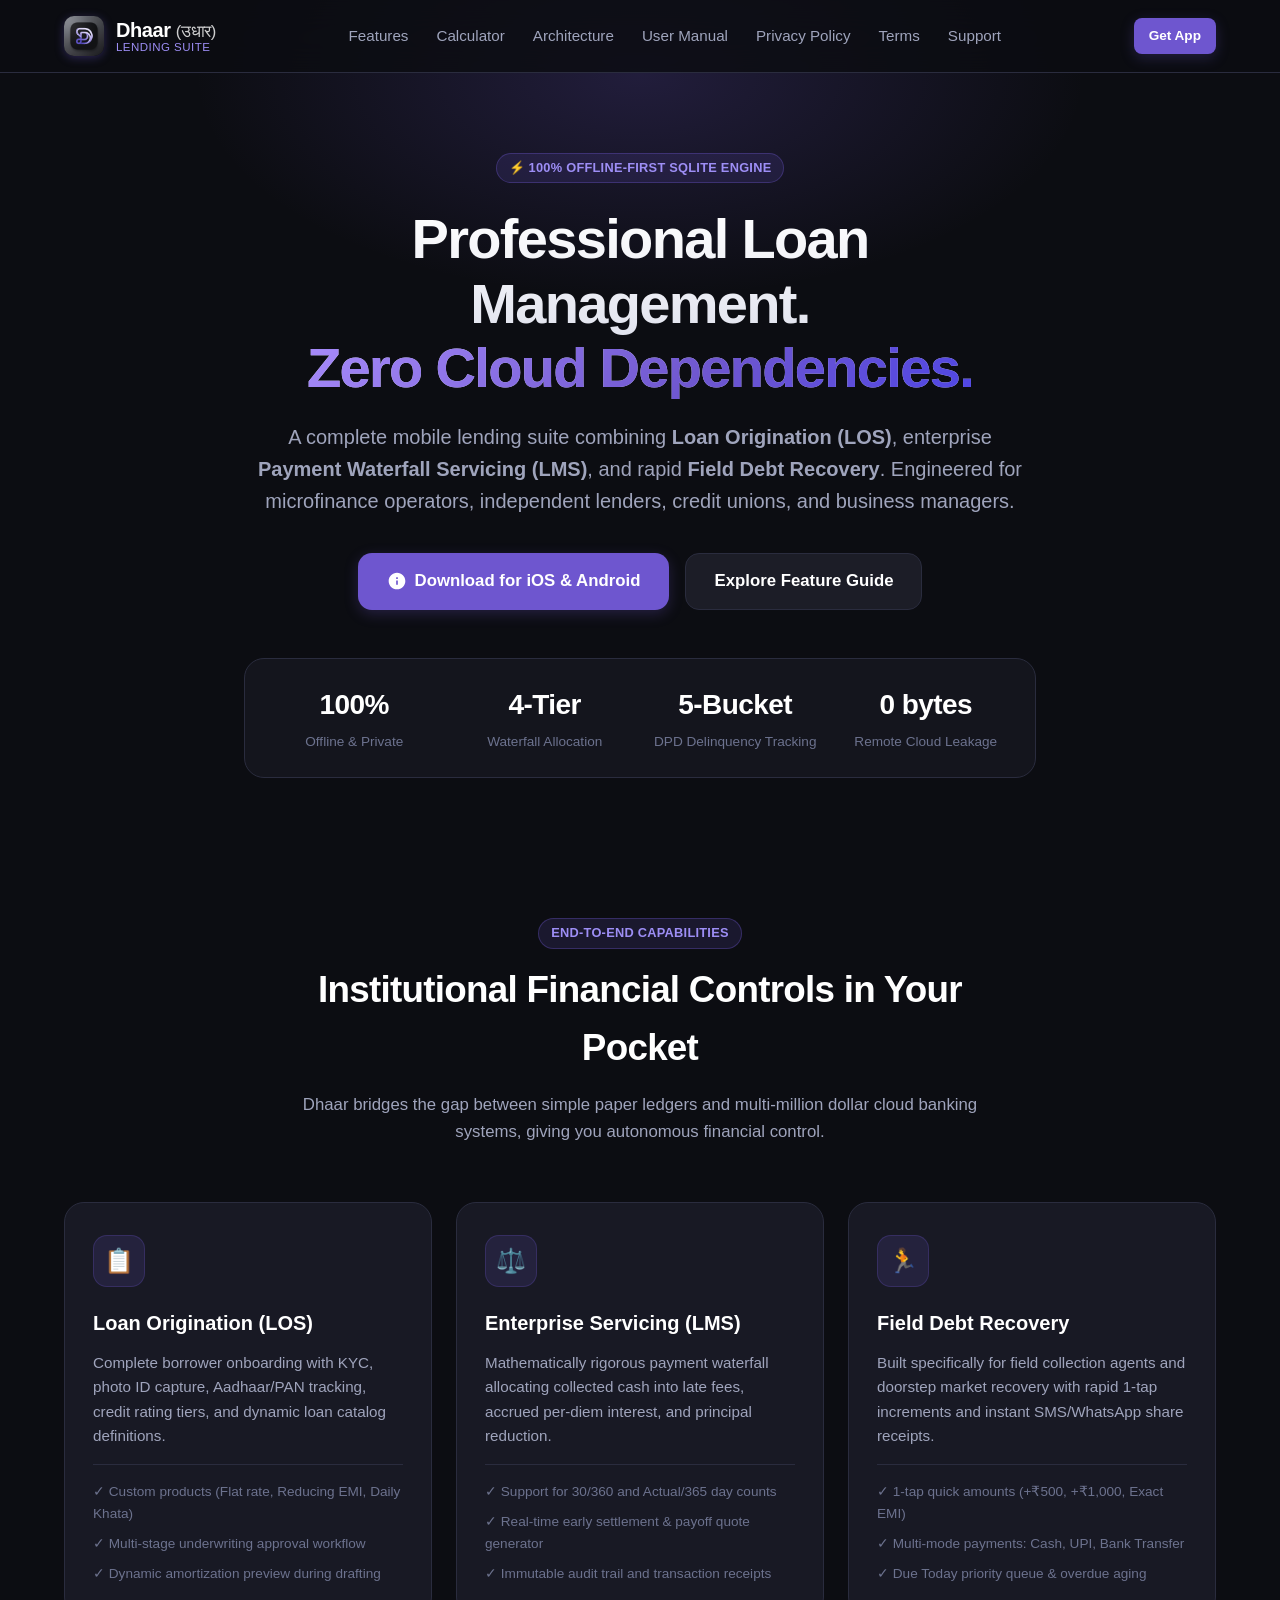
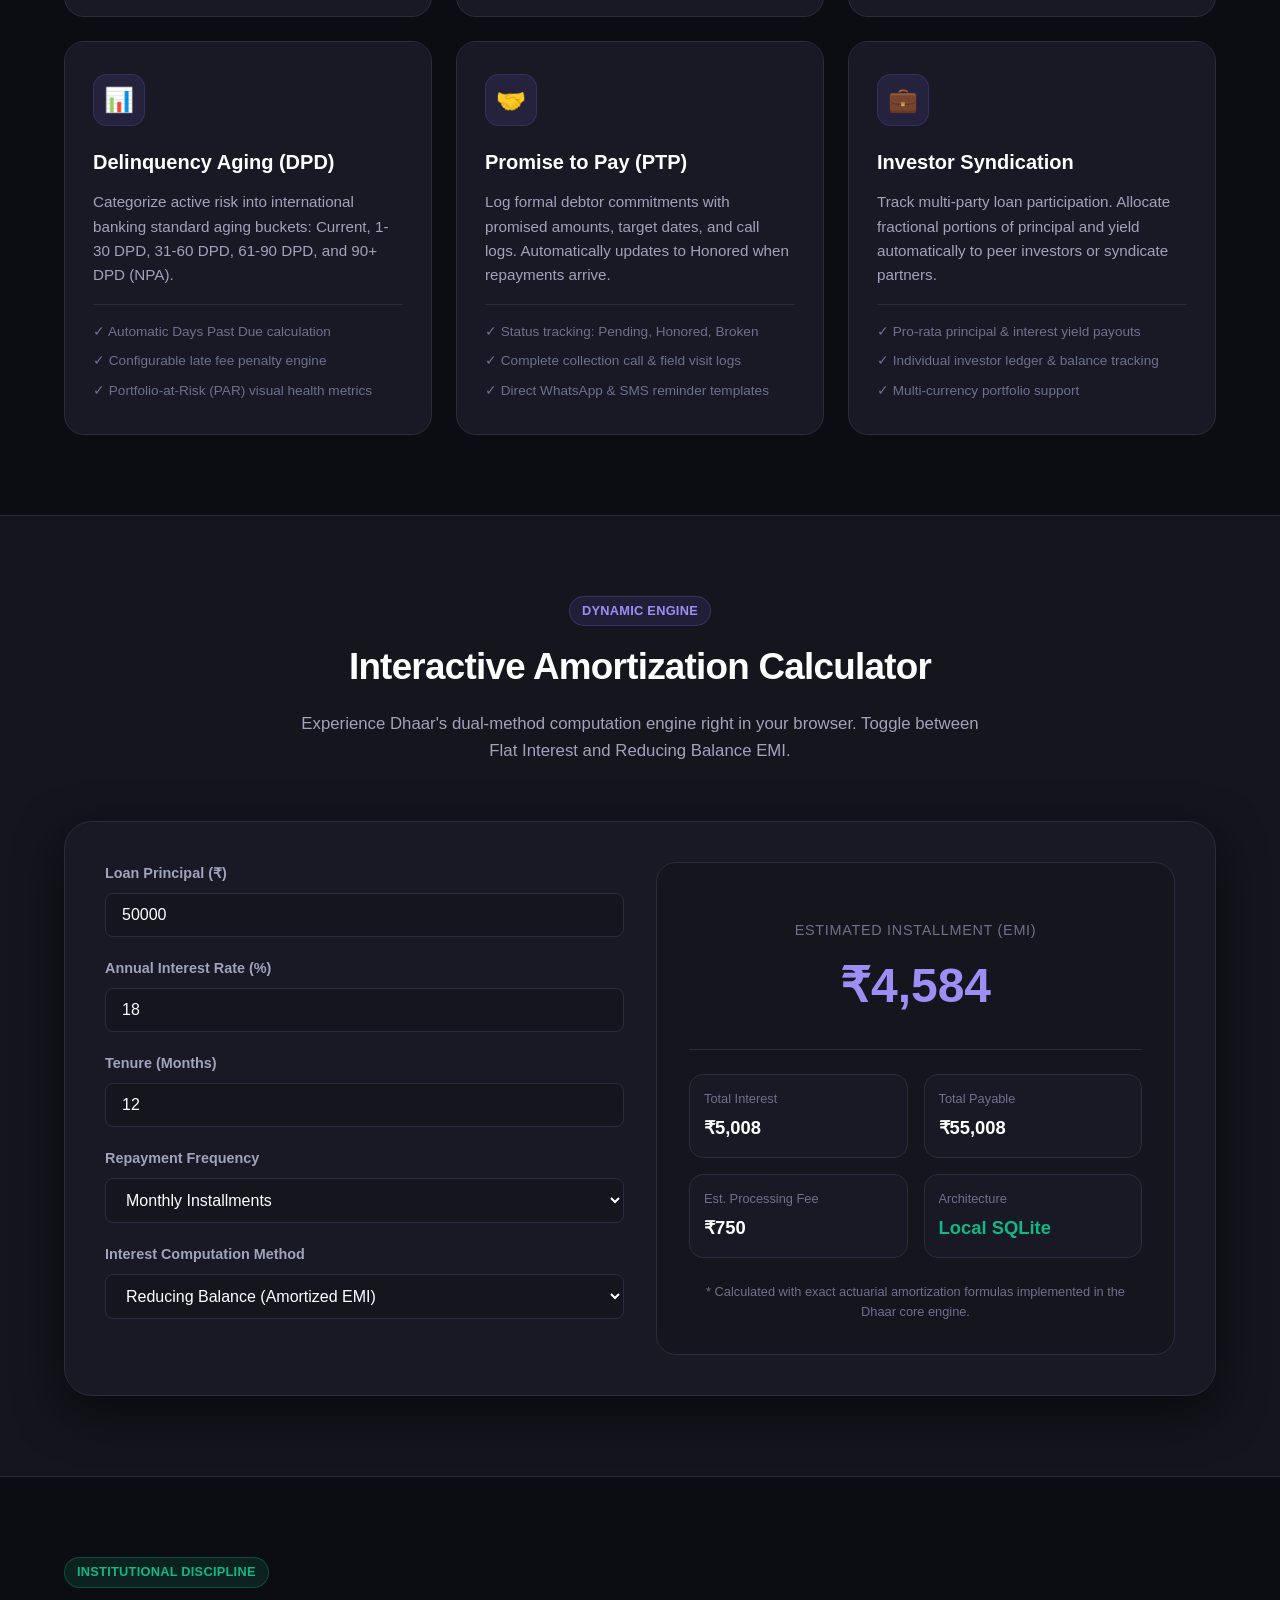
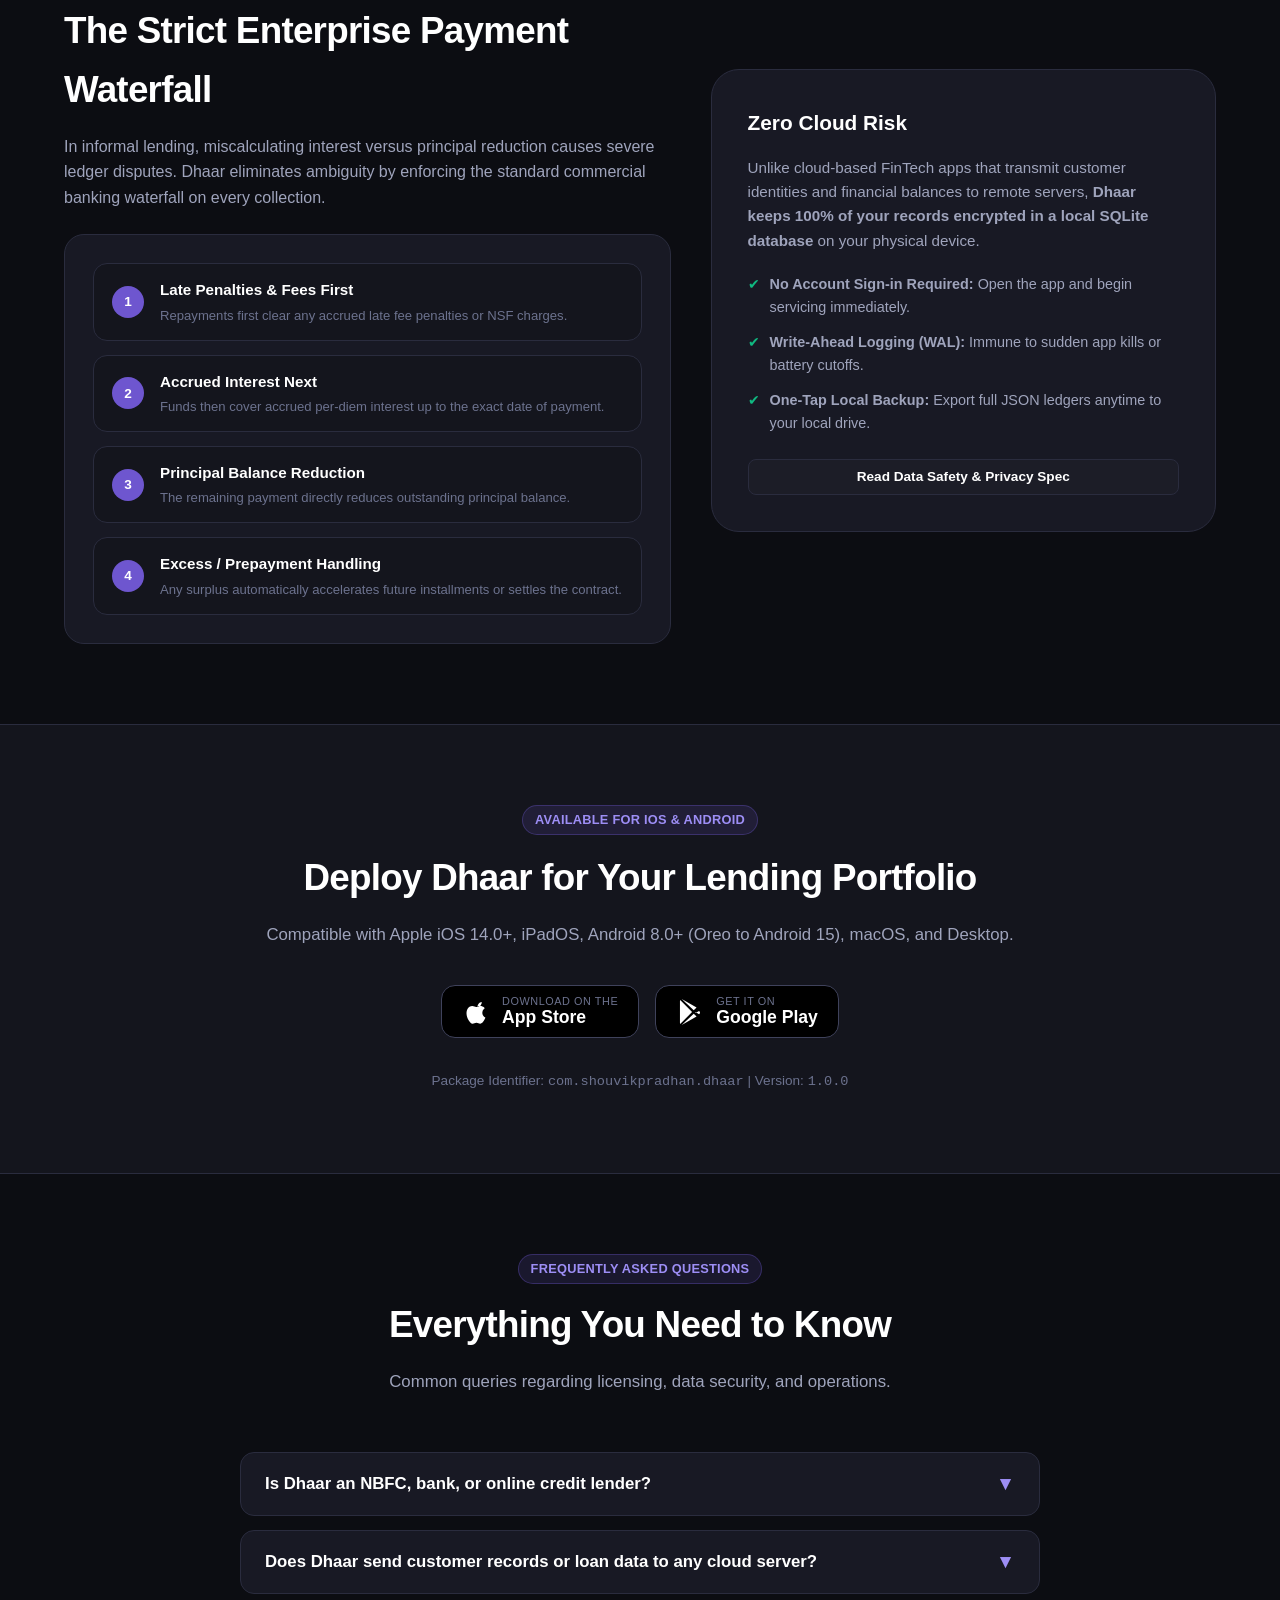
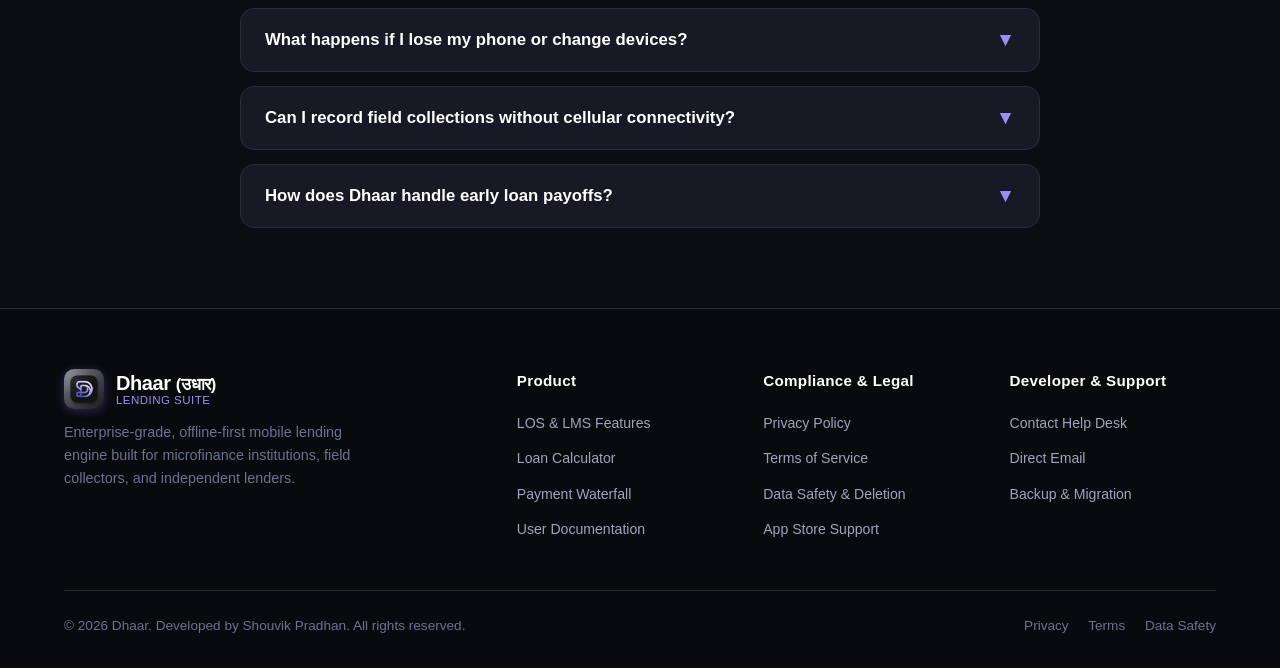
==== commit 8c0fec7c: "mail change" ====
--- a/index.html
+++ b/index.html
@@ -515,7 +515,7 @@
           <h4>Developer & Support</h4>
           <ul>
             <li><a href="support.html">Contact Help Desk</a></li>
-            <li><a href="https://github.com/shouvikpradhan/dhaar" target="_blank" rel="noopener noreferrer">GitHub Repository</a></li>
+            <li><a href="mailto:shouvikpradhan126@gmail.com">Direct Email</a></li>
             <li><a href="guide.html#backup">Backup & Migration</a></li>
           </ul>
         </div>
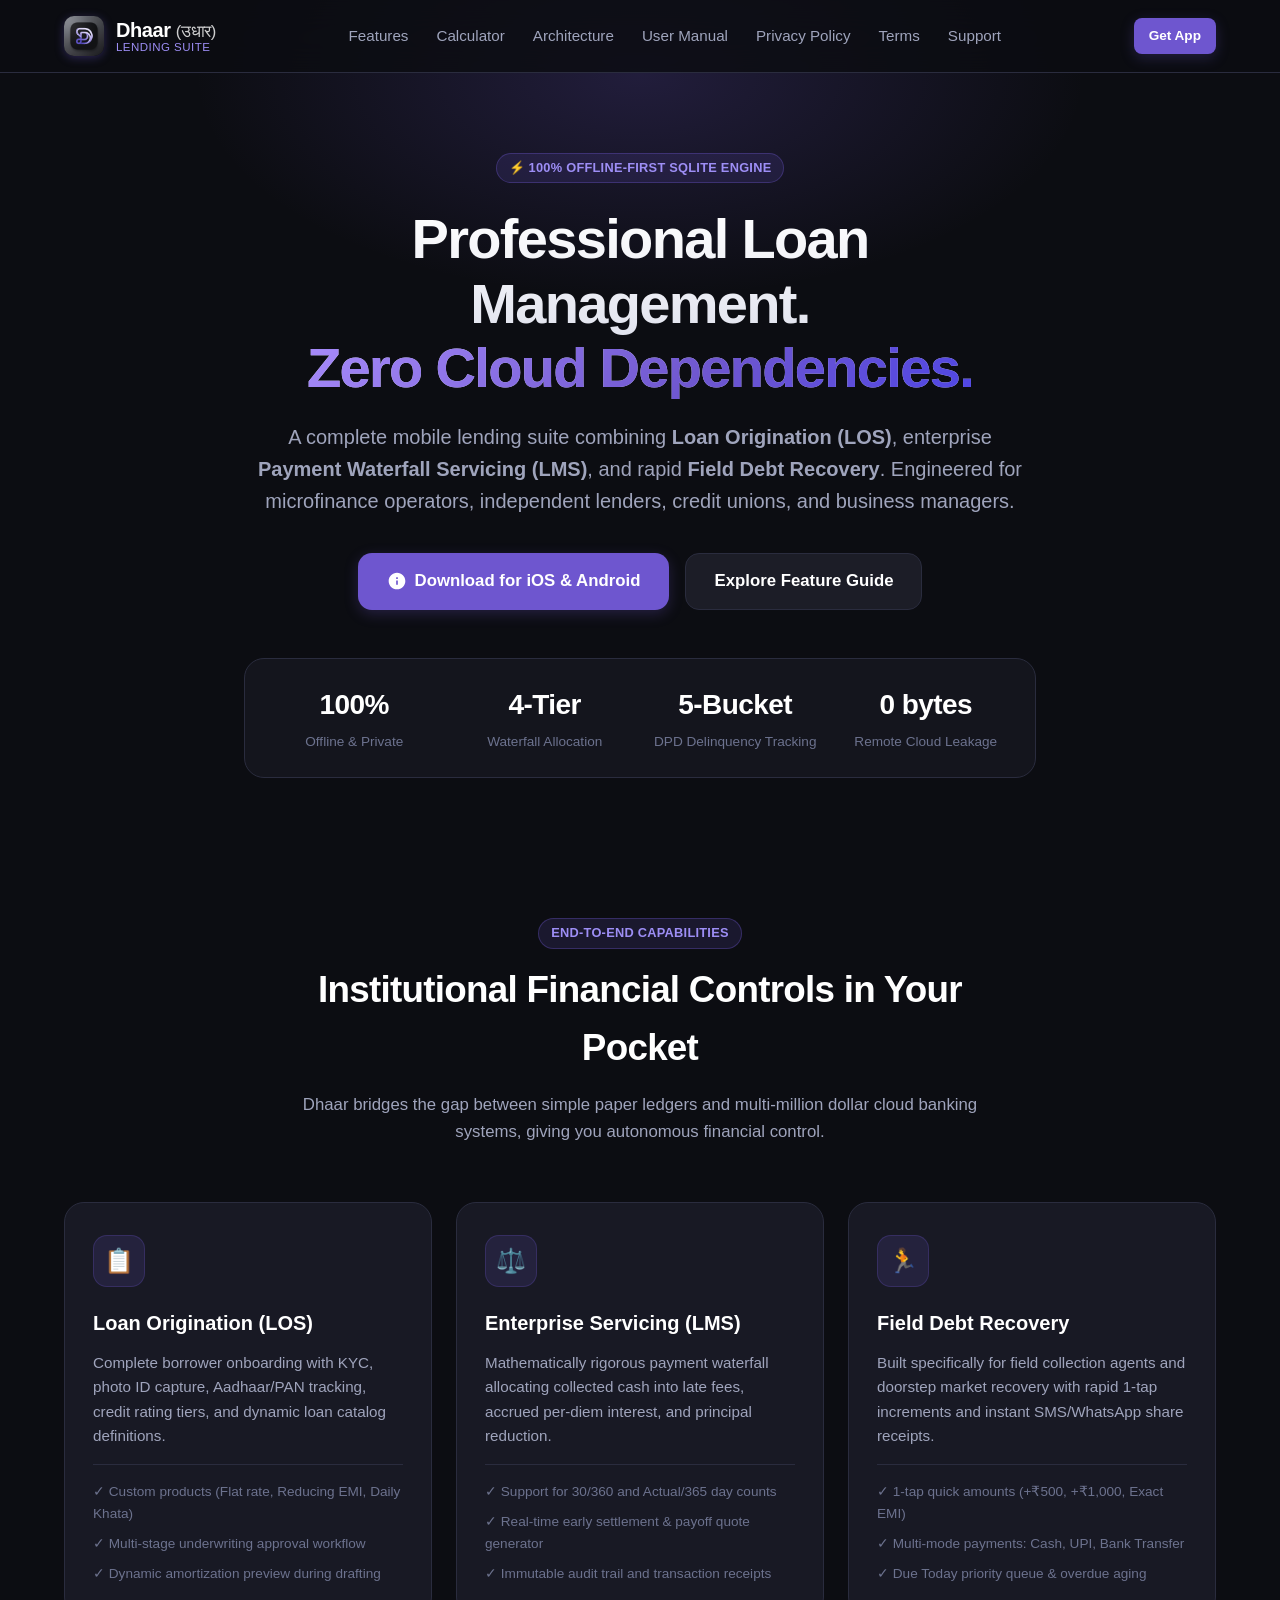
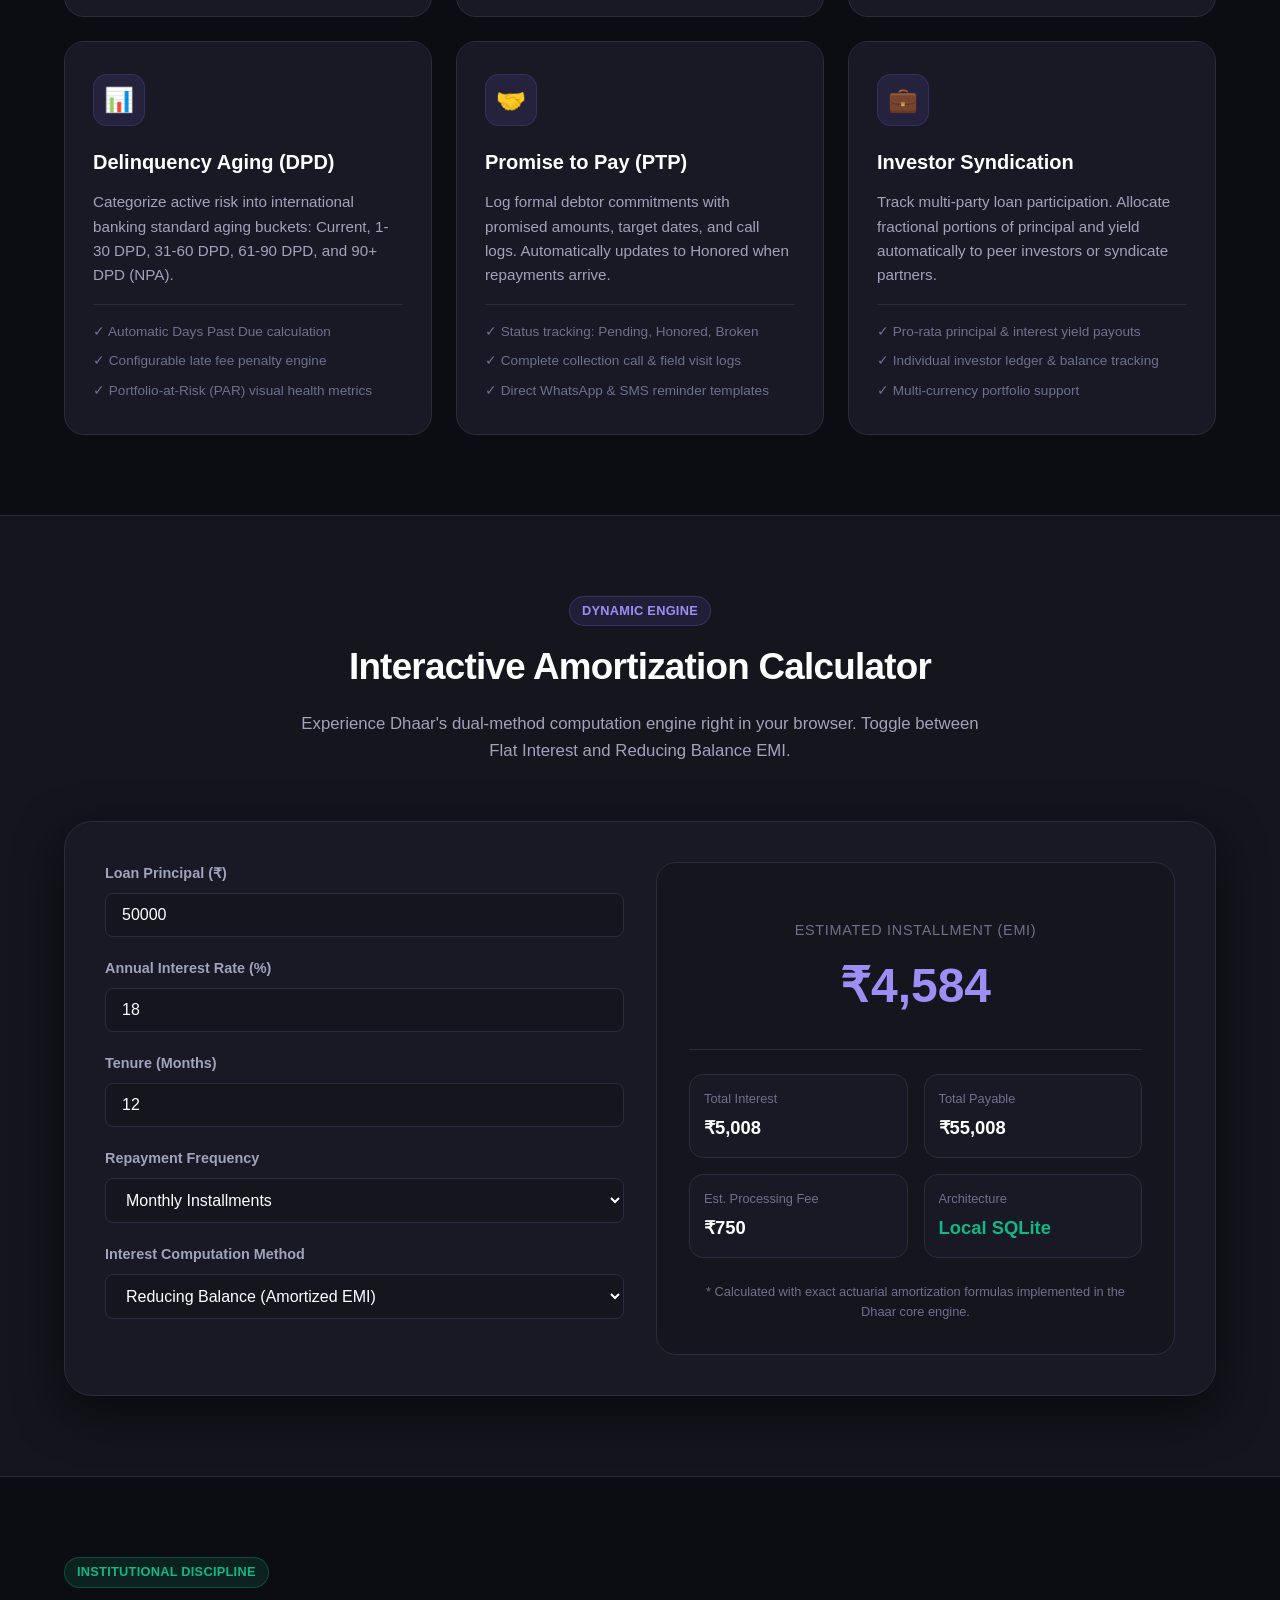
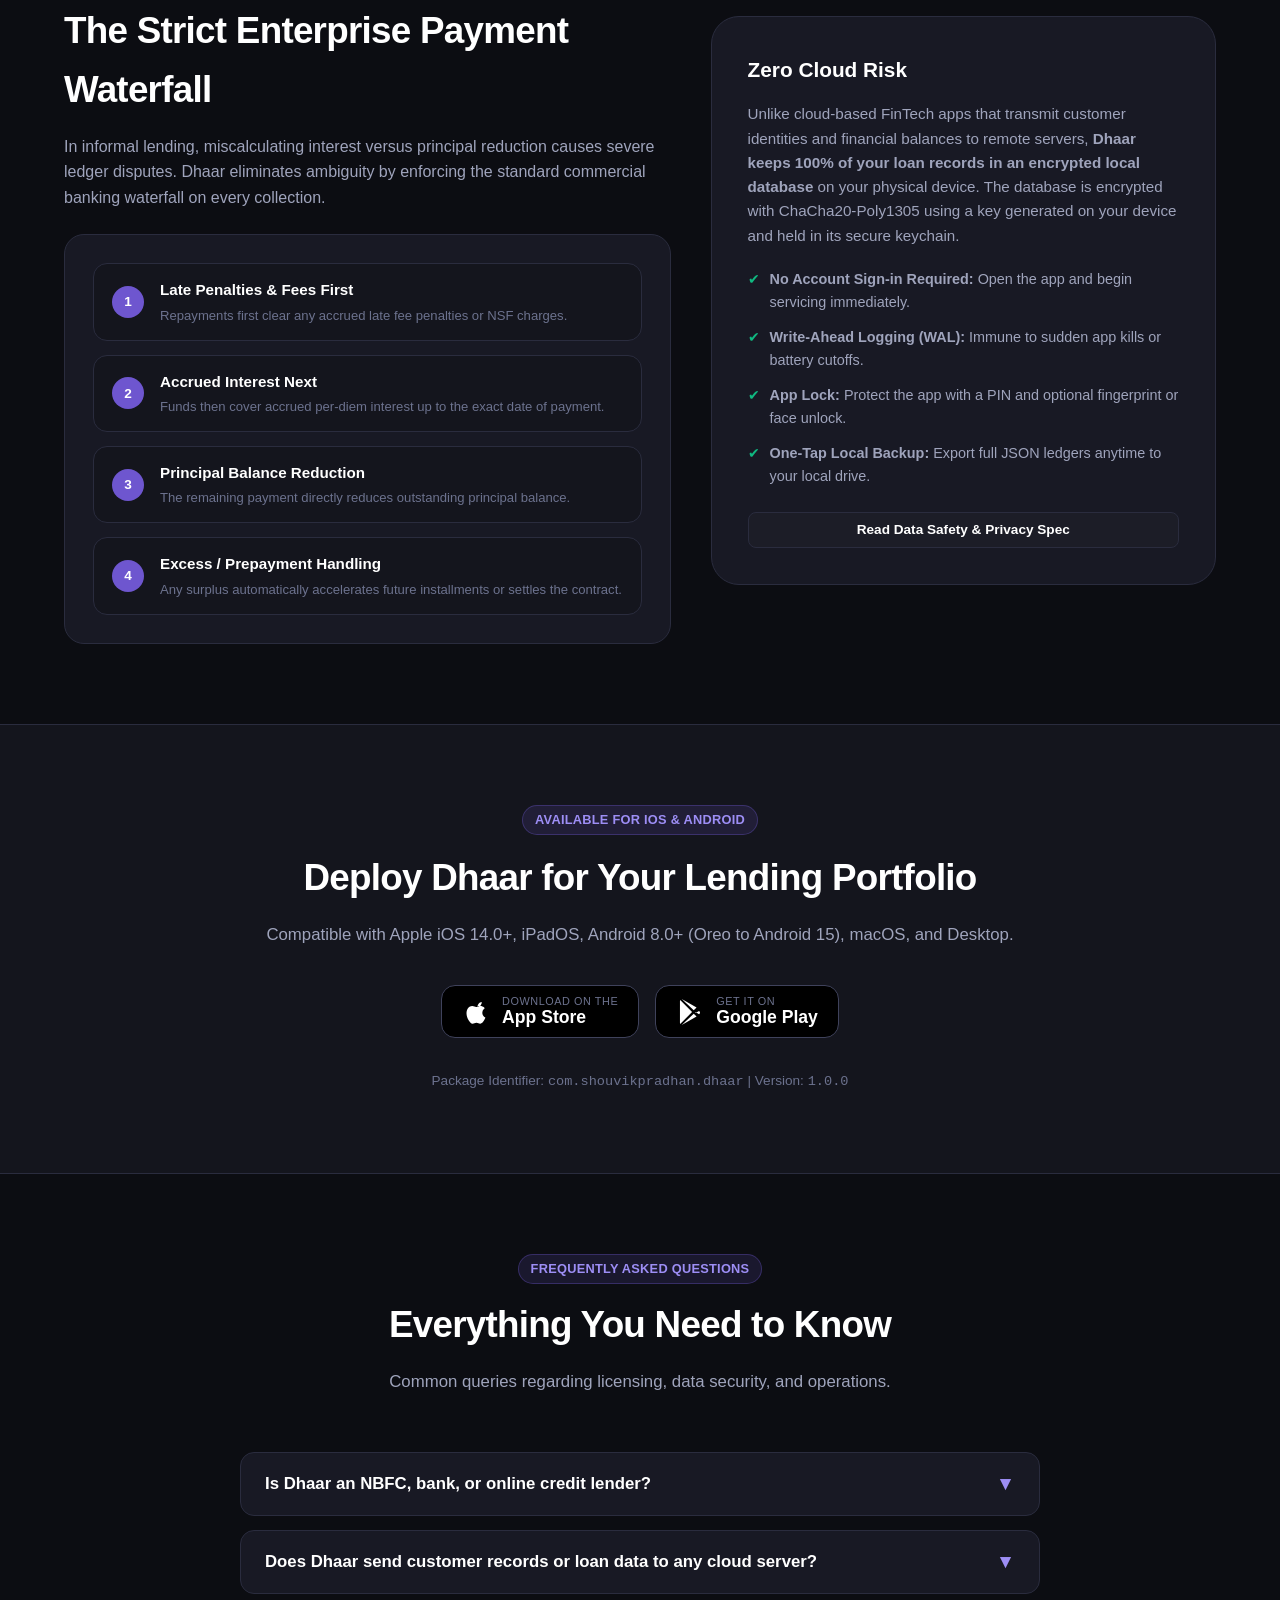
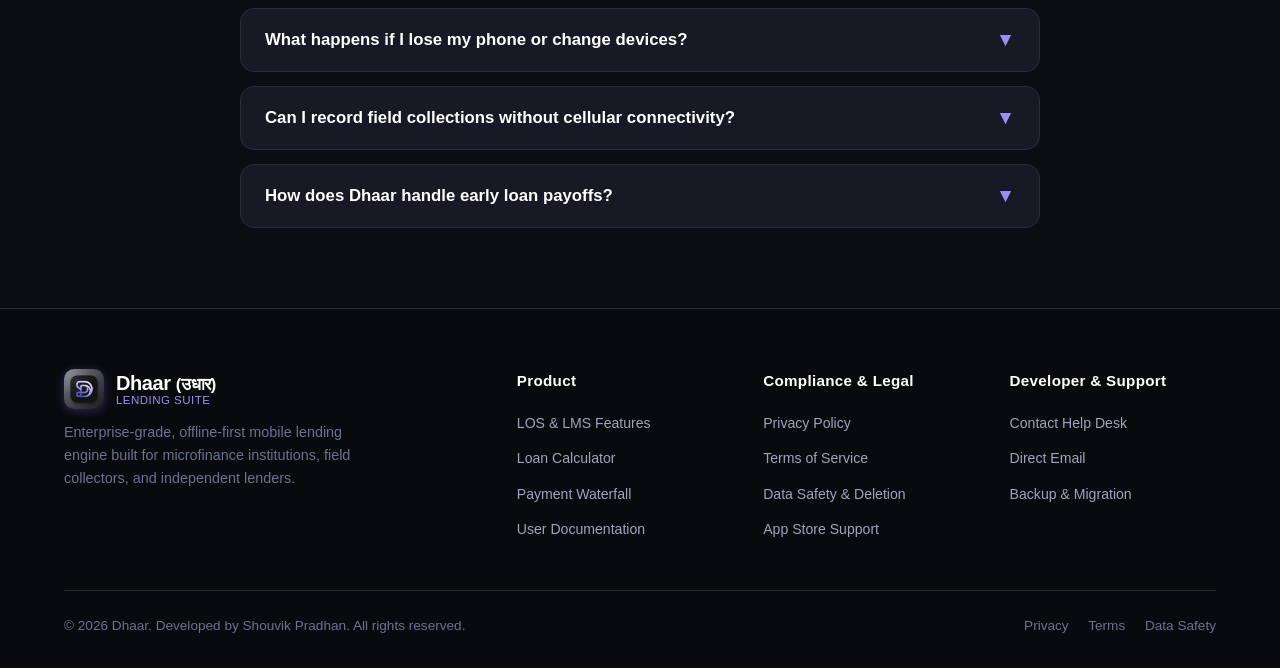
==== commit 74201d68: "added details" ====
--- a/index.html
+++ b/index.html
@@ -336,7 +336,8 @@
           <h3 style="font-size:1.3rem; margin-bottom:16px;">Zero Cloud Risk</h3>
           <p style="color:var(--text-secondary); font-size:0.95rem; margin-bottom:20px;">
             Unlike cloud-based FinTech apps that transmit customer identities and financial balances to remote servers, 
-            <strong>Dhaar keeps 100% of your records encrypted in a local SQLite database</strong> on your physical device.
+            <strong>Dhaar keeps 100% of your loan records in an encrypted local database</strong> on your physical device.
+            The database is encrypted with ChaCha20-Poly1305 using a key generated on your device and held in its secure keychain.
           </p>
           <ul style="list-style:none; display:flex; flex-direction:column; gap:12px; margin-bottom:24px;">
             <li style="display:flex; gap:10px; font-size:0.9rem; color:var(--text-secondary);">
@@ -349,6 +350,10 @@
             </li>
             <li style="display:flex; gap:10px; font-size:0.9rem; color:var(--text-secondary);">
               <span style="color:var(--status-green);">✔</span>
+              <span><strong>App Lock:</strong> Protect the app with a PIN and optional fingerprint or face unlock.</span>
+            </li>
+            <li style="display:flex; gap:10px; font-size:0.9rem; color:var(--text-secondary);">
+              <span style="color:var(--status-green);">✔</span>
               <span><strong>One-Tap Local Backup:</strong> Export full JSON ledgers anytime to your local drive.</span>
             </li>
           </ul>
